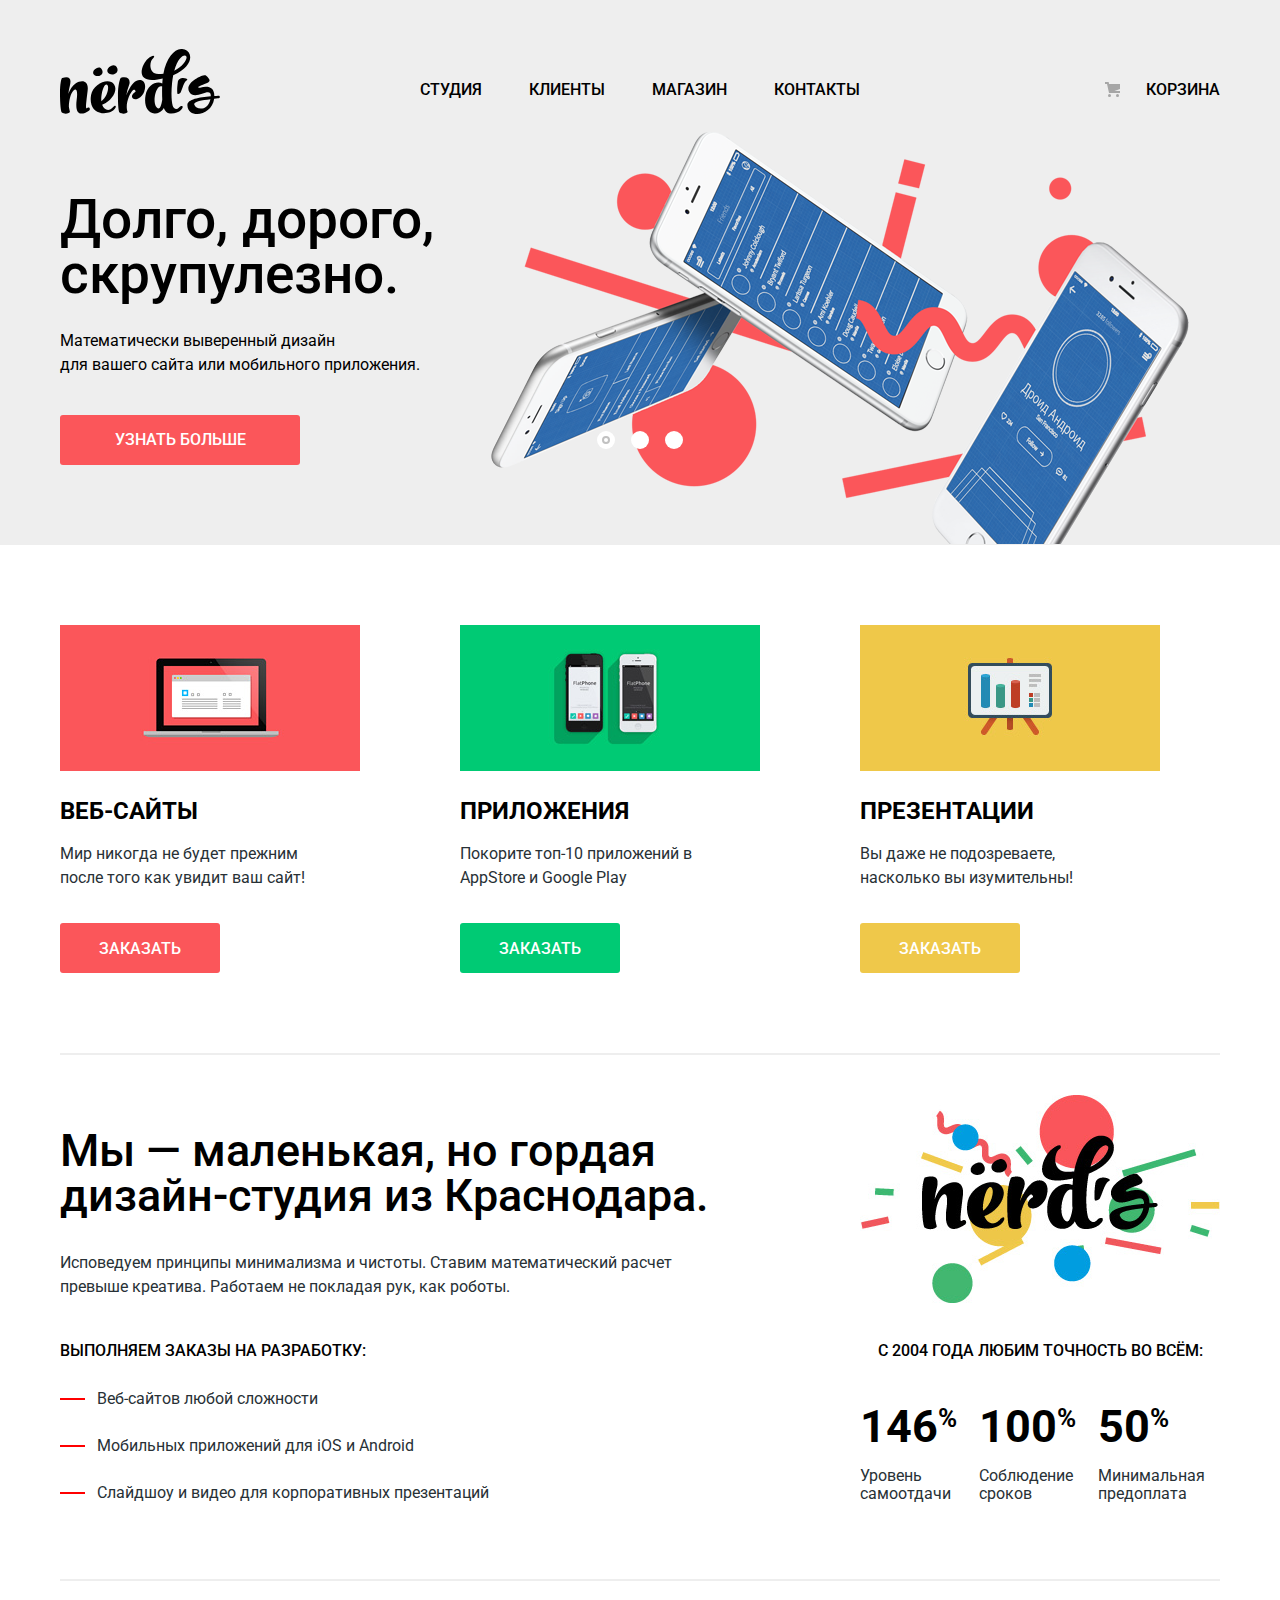
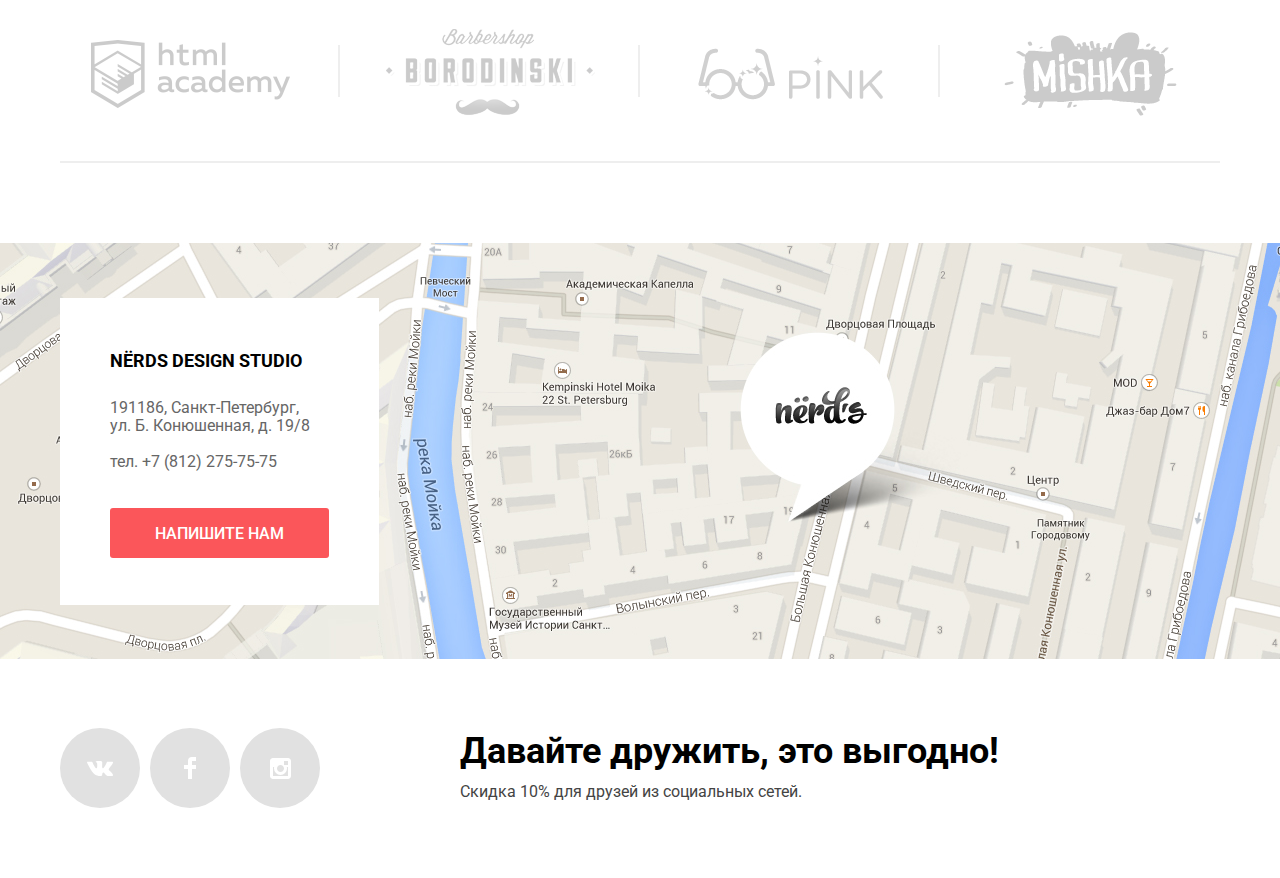
==== index.html @ 3047cbfd "Изменил стилизацию верстки блока клиентов" ====
<!DOCTYPE html>
<html lang="ru">
  <head>
    <meta charset="utf-8">
    <title>HTML Academy: Нёрдс</title>
    <link href="https://fonts.googleapis.com/css?family=Roboto:300,300i,400,400i,500,500i,700,700i,900,900i&display=swap&subset=cyrillic" rel="stylesheet">
    <link rel="stylesheet" href="css/normalize.css">
    <link rel="stylesheet" href="css/styles.css">
  </head>
  <body>
    <header class="main-header">
      <div class="container-wrapper">
      <nav class="main-nav">
        <a class="main-logo" href="#"><img src="img/nerds-logo.svg" width="160" height="65" alt="Логотип Нёрдс"></a>  
        <ul class="site-nav">
          <li><a href="studio.html">Студия</a></li>
          <li><a href="clients.html">Клиенты</a></li>
          <li><a href="catalog.html">Магазин</a></li>
          <li><a href="contacts.html">Контакты</a></li>
        </ul>
          <a href="cart.html" class="order-cart">Корзина</a>
      </nav>      
      </div>
    </header>
    <main class="container">
      <section class="slider">
        <div class="container-wrapper">
          <h2 class="visually-hidden">Преимущества</h2>
          <div class="slider-controls">
            <i class="active"></i>
            <i></i>
            <i></i>
          </div>
        <ul class="slider-list">
          <li class="slider-item">
            <h3>Долго, дорого, скрупулезно.</h3>
            <p>Математически выверенный дизайн для&nbsp;вашего&nbsp;сайта&nbsp;или мобильного приложения.</p>
            <a class="slider-item-button" href="#">Узнать больше</a>
          </li>
          <li class="slider-item">
            <h3>Любим математику как никто другой</h3>
            <p>Никакого креатива, только математические формулы для расчета идеальных пропорций.</p>
            <a class="slider-item-button" href="#">Узнать больше</a>
          </li>
          <li class="slider-item">
            <h3>Только ночь, только хардкор</h3>
            <p>Работать днем, как все? Мы против этого. Ближе к полуночи работа только начинается.</p>
            <a class="slider-item-button" href="#">Узнать больше</a>
          </li>
        </ul>
        </div>
      </section>
      <div class="container-wrapper">
        <section class="cases">
          <h2 class="visually-hidden">Наши услуги</h2>
          <ul class="case-items">
            <li class="item-sites">
              <h3>Веб-сайты</h3>
              <p>Мир никогда не будет прежним после того как увидит ваш сайт!</p>
              <a href="order-sites.html">Заказать</a>
            </li>  
            <li class="item-apps">
              <h3>Приложения</h3>
              <p>Покорите топ-10 приложений в AppStore и Google Play</p>
              <a href="order-apps.html">Заказать</a>
            </li>  
            <li class="item-pres">
              <h3>Презентации</h3>
              <p>Вы даже не подозреваете, насколько вы изумительны!</p>
              <a href="order-presentations.html">Заказать</a>
            </li>  
          </ul>  
        </section>
      </div>
      <div class="container-wrapper">
        <section class="about">
          <h2 class="visually-hidden">О нас</h2>
          <div class="about-us">
            <span class="about-header">Мы — маленькая, но гордая дизайн-студия из Краснодара. </span>
            <p>Исповедуем принципы минимализма и чистоты. Ставим математический расчет превыше креатива. Работаем не покладая
              рук, как роботы.</p>
            <span class="orders-header-list">Выполняем заказы на разработку:</span>
            <ul class="orders-list">
              <li>Веб-сайтов любой сложности</li>
              <li> Мобильных приложений для iOS и Android</li>
              <li>Слайдшоу и видео для корпоративных презентаций</li>
            </ul>
          </div>
          <div class="about-stats">
            <p class="about-logo">
              <img src="img/nerds-big-logo.png" alt="Логотип дизайн-студии nёrd's" width="360" height="208">
            </p>
            <span>С 2004 года любим точность во всём:</span>
            <dl>
              <div class="percent-case">
                <dt>Уровень самоотдачи</dt>
                <dd>146<sup>%</sup></dd>
              </div>
              <div class="percent-case">
                <dt>Соблюдение сроков</dt>
                <dd>100<sup>%</sup></dd>
              </div>
              <div class="percent-case">
                <dt>Минимальная предоплата</dt>
                <dd>50<sup>%</sup></dd>
              </div>
            </dl>
          </div>
        </section>
        </div>
        <div class="container-wrapper">
          <section class="main-clients">
          <ul class="our-clients">
            <li class="clients-item">
              <a class="clients-link" href="https://htmlacademy.ru/intensive/htmlcss"><img src="img/logo-htmlacademy.png" alt="Сайт HTMLAcademy" width="199" height="68"></a>
            </li>
            <li class="clients-item">
              <a class="clients-link" href="#"><img src="img/logo-borodinsky.png" alt="Сайт Барбершопа &laquo;Borodinski&raquo;"
                  width="209" height="90"></a>
            </li>
            <li class="clients-item">
              <a class="clients-link" href="#"><img src="img/logo-pink.png" alt="Сайт PiNK" width="185" height="52"></a>
            </li>
            <li class="clients-item">
              <a class="clients-link" href="#"><img src="img/logo-mishka.png" alt="Сайт MiSHKA" width="173" height="84"></a>
            </li>
          </ul>
        </section>
      </div>
      <section class="map">
        <h2 class="visually-hidden">Как нас найти?</h2>
        <div class="container-wrapper">
          <section class="feedback">
            <h3>NЁRDS DESIGN STUDIO</h3>
            <address class="address">191186, Санкт-Петербург,
              ул.&nbsp;Б. Конюшенная, д. 19/8
            
              <a class="tel" href="tel:+78122757575">тел. +7 (812) 275-75-75</a>
            </address>
            <a class="feedback-button" href="#">Напишите нам</a>
          </section>
        </div>
      </section>
    </main>
    <footer class="main-footer">
      <div class="container">
        <ul class="social-btns">
          <li>
            <a href="#" class="social-button">
              <span class="visually-hidden">ВКонтакте</span>
              <svg xmlns="http://www.w3.org/2000/svg" width="26" height="15" viewBox="0 0 26 15"><path fill="#FFF" d="M16.138 11.51c.956-.309 2.18 2.04 3.483 2.939.978.681 1.727.534 1.727.534l3.473-.05s1.815-.112.957-1.554c-.071-.12-.503-1.069-2.585-3.022-2.177-2.043-1.882-1.712.739-5.244 1.597-2.153 2.236-3.468 2.036-4.028-.192-.539-1.365-.399-1.365-.399L20.69.713c-.381.001-.704.119-.851.515-.003.004-.621 1.666-1.445 3.079-1.741 2.989-2.436 3.148-2.724 2.961-.661-.433-.494-1.737-.494-2.664 0-2.897.432-4.105-.846-4.417-.427-.104-.739-.172-1.828-.182-1.392-.021-2.574 0-3.244.329-.445.223-.786.712-.579.74.26.035.843.16 1.155.586.401.552.389 1.789.389 1.789s.229 3.411-.54 3.834c-.528.29-1.25-.302-2.803-3.016-.793-1.388-1.392-2.922-1.392-2.922s-.116-.285-.326-.441c-.25-.185-.6-.244-.6-.244L.848.684S.29.7.085.946c-.182.218-.015.668-.015.668s2.909 6.881 6.203 10.347c3.02 3.182 6.452 2.971 6.452 2.971h1.555s.469-.054.709-.312c.224-.24.214-.691.214-.691s-.031-2.109.935-2.419z"/></svg>
            </a>
          </li>
          <li>
            <a href="#" class="social-button">
              <span class="visually-hidden">Фейсбук</span>
              <svg xmlns="http://www.w3.org/2000/svg" width="12" height="22" viewBox="0 0 12 22"><path fill="#FFF" d="M12 4V0H8a4 4 0 0 0-4 4v4H0v4h4v10h4V12h4V8H8V4h4z"/></svg>
            </a>
          </li>
          <li>
            <a href="#" class="social-button">
              <span class="visually-hidden">Инстаграм</span>
              <svg xmlns="http://www.w3.org/2000/svg" width="21" height="21" viewBox="0 0 21 21"><path fill="#FFF" d="M18 0H3C1.35 0 0 1.35 0 3v15c0 1.65 1.35 3 3 3h15c1.65 0 3-1.35 3-3V3c0-1.65-1.35-3-3-3zm-7.5 7c1.93 0 3.5 1.57 3.5 3.5S12.43 14 10.5 14 7 12.43 7 10.5 8.57 7 10.5 7zM18 18H3V9h1.181A6.504 6.504 0 0 0 4 10.5a6.5 6.5 0 1 0 13 0 6.45 6.45 0 0 0-.181-1.5H18v9zm0-11h-4V3h4v4z"/></svg>
            </a>
          </li>
        </ul>
        <div class="footer-sale">
          <b>Давайте дружить, это выгодно!</b>
          <p>Скидка 10% для друзей из социальных сетей.</p>
        </div>
      </div>
    </footer>
    <section class="modal modal-write visually-hidden">
      <h2>Напишите нам</h2>
      <form class="submit-form" action="https://echo.htmlacademy.ru" method="post">
        <p class="form-item">
          <label for="user-name">
            Ваше имя:
          </label>
          <input type="text" id="user-name" name="name" placeholder="Имя Фамилия">
        </p>
        <p class="form-item">
          <label for="user-email">
            Ваш e-mail:
          </label>
          <input type="text" id="user-email" name="email" placeholder="email@example.com">
        </p>
        <p class="form-item usertext">
          <label for="user-text">
            Текст письма:
          </label>
          <textarea id="user-text" name="text" placeholder="В свободной форме"></textarea>
        </p>
        <button class="send-button" type="submit">Отправить</button>
      </form>
      <button class="modal-close" type="button">Закрыть</button>
    </section>
    <script src="js/script.js"></script>
  </body>
</html>
---- css/styles.css ----
body {
  margin: 0;
  padding: 0;
  min-width: 1200px;
  
  font-family: "Roboto", Arial, sans-serif;
  font-size: 16px;
  line-height: 30px;
  font-weight: 500;
  color: #000000;

  background-color: #ffffff;
}

a {
  text-decoration: none;
}

img {
  max-width: 100%;
  height: auto;
}

.container h1 {
  margin: 0;
  padding: 0;
  text-align: center;
  font-style: normal;
  font-weight: 500;
  font-size: 55px;
  line-height: 55px;
  padding-top: 61px;
  padding-bottom: 107px;
  background-color: #eeeeee;
}

.visually-hidden:not(:focus):not(:active),
input[type="checkbox"].visually-hidden,
input[type="radio"].visually-hidden {
  position: absolute;

  width: 1px;
  height: 1px;
  margin: -1px;
  border: 0;
  padding: 0;

  white-space: nowrap;

  clip-path: inset(100%);
  clip: rect(0 0 0 0);
  overflow: hidden;
}

.main-header {
  background-color: #eeeeee;
}

.container-wrapper {
  width: 1160px;
  margin: 0 auto;
  padding: 0 20px;
}

.main-logo img {
  display: block;
  margin: 0;
  padding: 0;
}

.main-nav {
  display: flex;
  justify-content: space-between;
  padding: 0 0;
  font-size: 16px;
  line-height: 30px;
  color: #000000;
  padding-top: 49px;
  background-color: #eeeeee;
  padding-bottom: 18px;
}


.site-nav {
  display: flex;
  flex-wrap: wrap;
  width: 440px;
  justify-content: space-between;
  padding: 0;
  list-style: none;
  margin: 0;
  margin-top:14px;
}

.site-nav a,
.order-cart {
  text-transform: uppercase;
  display: block;
  color: #000000;
  padding: 12px 0px;
  padding-bottom: 4px;
}

.site-nav a.current {
  border-bottom: 2px solid #fb565a;
}

.order-cart {
  box-sizing: border-box;
  width: 160px;
  margin-top:14px;
  padding-left: 86px;

  background: url("../img/cart-icon.svg") no-repeat 45px 19px;
}

.site-nav a:hover,
.order-cart:hover,
.site-nav a:focus,
.order-cart:focus  {
  color: #fb565a;
}

.site-nav a:active,
.order-cart:active {
  color: rgba(0, 0, 0, 0.3);
}

.main-logo:hover {
  opacity: 0.8;
}

.main-logo:active {
  opacity: 0.3;
}

.slider {
  position: relative;
  background-color: #eeeeee;
}

.slider-controls {
  position: absolute;
  left: 50%;
  bottom: 104px; 
  z-index: 100;

  width: 160px;
  height: 18px;

  text-align: center;
  font-size: 0;
  transform: translateX(-50%);
}

.slider-controls i {
  position: relative;

  display: inline-block;
  width: 18px;
  height: 18px;
  padding: 8px;

  border-radius: 50%;
  cursor: pointer;
}

.slider-controls i:after {
  content: "";

  position: absolute;
  top: 8px;
  left: 8px;
  z-index: 1;

  width: 18px;
  height: 18px;

  background: #ffffff;
  border-radius: 50%;
}

.slider-controls .active::before {
  content: "";

  position: absolute;
  left: 50%;
  top: 50%;

  z-index: 2;

  width: 4px;
  height: 4px;
  margin: -4px;

  background-color: #ffffff;
  border: 2px solid #c1c1c1;
  border-radius: 50%;
}

.slider-list {
  margin: 0;
  padding: 0;
  list-style: none;
}

.slider-item {
  display: none;

  padding: 60px 0 80px 0;
}

.slider-item:nth-child(1) {
  display: block;
}

.slider-item:nth-child(1) {
  background-image: url("../img/slide1.png");
  background-repeat: no-repeat;
  background-position: 397px -19px;
}

.slider-item:nth-child(2) {
  background-image: url("../img/slide2.png");
  background-repeat: no-repeat;
  background-position: 100% 0px;
}

.slider-item:nth-child(3) {
  background-image: url("../img/slide3.png");
  background-repeat: no-repeat;
  background-position: 100% 20px;
}

.slider-item h3 {
  display: block;

  max-width: 600px;
  margin: 0;
  padding: 0;
  margin-bottom: 27px;

  font-size: 55px;
  line-height: 55px;
  font-weight: 500;

  color: #000000;

}

.slider-item p {
  max-width: 430px;
  margin: 0;
  margin-bottom: 38px;

  line-height: 24px;
  font-weight: normal; 
}

.slider-item-button {
  display: block;
  box-sizing: border-box;
  width: 240px;
  height: 50px;
  padding: 16px 0;

  font-size: 16px;
  line-height: 18px;
  font-weight: 500;
  text-transform: uppercase;
  text-decoration: none;
  text-align: center;

  color: #ffffff;
  background-color: #fb565a;
  border-radius: 3px;
  border: none;
}

.slider-item-button:hover,
.slide-item-button:focus {
  background-color: #e74246;
}

.slider-item-button:active {
  color: rgba(255, 255, 255, 0.3);

  background-color: #d7373b;
  box-shadow: 0 3px rgba(0, 0, 0, 0.1) inset;
}

.cases {
  padding: 0 0;
  margin-top: 80px;
}

.case-items {
  display: flex;
  justify-content: flex-start;
  margin: 0;
  padding: 0;
  padding-bottom: 80px;
  list-style: none;
}

.item-sites {
  width: 300px;
  padding-top: 171px;

  background: url("../img/illustration-1.jpeg") no-repeat 0 0;
}

.item-apps {
  width: 300px;
  padding-top: 171px;
  margin-left: 100px;
  background: url("../img/illustration-2.jpeg") no-repeat 0 0;
}

.item-pres {
  width: 300px;
  padding-top: 171px;
  margin-left: 100px;
  background: url("../img/illustration-3.jpeg") no-repeat 0 0;
}

.case-items li h3 {
  margin: 0;

  text-transform: uppercase;
  font-weight: bold;
  font-size: 24px;
}

.case-items li p {
  width: 260px;

  font-style: normal;
  font-weight: 400;
  font-display: swap;
  line-height: 24px;
  margin-bottom: 33px;
  margin-top: 13px;
  padding-top: 3px;
  color: #283136;
}

.case-items a {
  position: relative;
  z-index: 1;
  display: inline-block;
  box-sizing: border-box;
  width: 160px;
  height: 50px;
  text-align: center;
  padding-top: 17px;
  padding-bottom: 19px;
  border-radius: 3px;

  text-transform: uppercase;
  font-size: 16px;
  font-weight: 500;
  font-style: normal;
  line-height: 18px;
  
  color: #ffffff;
  background-color: #fb565a;
}

.item-apps a{
  background-color: #00ca74;
}

.item-pres a {
  background-color: #efc84a;
}

.case-items a:hover {
  background-color: #e74246;
}

.case-items a:active {
  background-color: #c13135;
  color: rgba(255, 255, 255, 0.3);
}

.case-items a:active::after {
  content: "";
  position: absolute;
  z-index: -1;
  top: 3px;
  left: 0;
  width: 160px;
  height: 47px;
  
  background-color: #d7373b;
  border-radius: 3px;
}

.item-apps a:hover{
  background-color: #00bc6c;
}

.item-apps a:active{
  background-color: #009958;
  color: rgba(255, 255, 255, 0.3);
}

.item-apps a:active:after{
  background-color: #00aa62;
}

.item-pres a:hover {
  background-color: #eab534;
}

.item-pres a:active {
  background-color: #ce961f;
  color: rgba(255, 255, 255, 0.3);
}

.item-pres a:active:after {
  background-color: #e5a722;
}

.about {
  box-sizing: border-box;
  display: flex;
  flex-wrap: wrap;
  padding: 0;
  flex-direction: row;
  justify-content: space-between;
  padding-top: 40px;
  border-top: 2px solid #eeeeee;
  margin-bottom: 51px;
}

.about-us {
  max-width: 660px;
  margin-top: 33px;
}

.about-header {
  display: block;
  font-size: 45px;
  line-height: 45px;
  font-weight: 500;
}

.about-us p {
  font-size: 16px;
  line-height: 24px;
  font-weight: normal;
  color: #283136;

  margin: 0;
  padding-top: 33px;
}

.orders-header-list {
  display: block; 
  text-transform: uppercase;
  font-size: 16px;
  line-height: 24px;
  padding-top: 40px;
}

.orders-list {
  list-style: none;
  font-size: 16px;
  line-height: 24px;
  color: #283136;
  font-weight: normal;
  padding: 0;
  padding-left: 37px;
  margin: 0;
  margin-top: 24px;
}


.orders-list li {
  position: relative;
  margin-bottom: 23px;
}

.orders-list li::before {
  content: "";
  position: absolute;
  width: 25px;
  height: 2px;
  top: 11px;
  left: 0;
  background-color: red;
  margin-left: -37px;

}

.about-stats {
  max-width: 360px;
}

.about-logo {
  margin: 0;
  padding: 0;
}

.about-logo img {
  display: block;
  margin: 0;
  padding: 0;
}

.about-stats span {
  display: block;
  text-transform: uppercase;
  font-size: 16px;
  line-height: 24px;
  margin-top: 36px;

  text-align: center;
}

.about-stats dl {
  display: flex;
  margin: 0;
  margin-top: 41px;
}

.percent-case {
  display: flex;
  flex-direction: column;
}

.percent-case dt {
  order: 2;

  font-size: 16px;
  line-height: 18px;

  color: #283136;
  font-weight: normal;
}

.percent-case dd {
  order: 1;
  padding: 0;
  margin: 0;
  margin-bottom: 18px;
  margin-right: 22px;

  font-size: 45px;
  line-height: 45px;
  font-weight: bold;
}

.percent-case sup {
  top: -15px;
  font-size: 58%;
}

.our-clients {
  min-height: 180px;
  display: flex;
  flex-wrap: wrap;
  margin: 0;
  padding-left: 0;
  margin-top: 51px;
  margin-bottom: 80px;

  list-style: none;
  border-bottom: 2px solid #eeeeee;
  border-top: 2px solid #eeeeee;
}

.clients-item {
  position: relative;
  box-sizing: border-box;
  width: 280px;
  min-height: inherit;
  display: flex;
  align-items: center;
  justify-content: center;
  padding-right: 20px;
  margin-right: 20px;
} 

.clients-item:nth-of-type(4n) {
  width: 260px;
  padding-right: 0;
  margin-right: 0;
}


.our-clients li::after {
  content: "";
  
  position: absolute;
  top: 50%;
  right: 0;
  
  width: 2px;
  height: 52px;
  margin-top: -26px;

  background-color: #eeeeee;
}

.our-clients li:last-of-type::after {
  content: none;
}

.clients-item a {
  opacity: 0.2;
  padding-top: 6px;
}

.clients-item a:hover,
.clients-item a:focus {
  opacity: 1;
}

.clients-item a:active {
  opacity: 0.1;
}

.clients-link img {
  vertical-align: middle;
}

.map {
  width: 100%;
  height: 416px;
  background: url("../img/map.jpg") no-repeat 50% -152px;
}

.map .container-wrapper {
  display: flex;
  height: 100%;
  justify-content: flex-start;
  align-items: center;
}

.feedback {
  box-sizing: border-box;
  width: 319px;
  padding: 0 50px;
  padding-top: 48px;
  background-color: white;
}

.feedback h3 {
  margin: 0;
  padding: 0;
  font-size: 18px;
  line-height: 30px;
  font-weight: bold;
}

.feedback p {
  max-width: 209px;


  font-size: 16px;
  line-height: 18px;
  font-weight: normal;

  color: #666666;
}

.address {
  display: block;
  margin: 23px 0;
  margin-bottom: 37px;

  font-size: 16px;
  line-height: 18px;
  font-style: normal;
  font-weight: 400;

  color: rgb(102, 102, 102);
}

.address .tel {
  display: block;
  margin-top: 18px;

  color: rgb(102, 102, 102);
}

.feedback-button {
  display: block;
  position: relative;
  z-index: 1;
  display: inline-block;
  box-sizing: border-box;
  width: 219px;
  height: 50px;
  text-align: center;
  padding-top: 17px;
  padding-bottom: 18px;
  border-radius: 3px;
  border: none;
  text-transform: uppercase;
  font-size: 16px;
  font-weight: 500;
  line-height: 18px;
  
  cursor: pointer;
  outline: none;
  color: #ffffff;
  background-color: #fb565a;

  margin-bottom: 47px;
}

.feedback-button:hover,
.feedback-button:focus {
  background-color: #e74246;
}

.feedback-button:active {
  background-color: #c13135;
  color: rgba(255, 255, 255, 0.3);
}

.feedback-button:active::after {
  content: "";
  position: absolute;
  z-index: -1;
  top: 3px;
  left: 0;
  width: 219px;
  height: 47px;
  
  background-color: #d7373b;
  border-radius: 3px;
}

.catalog-columns {
  display: flex;
  justify-content: space-between;
  margin: 0 auto;
  margin-top: 60px;
  padding: 0 20px;
  width: 1160px;
}

.filter fieldset {
  border: none;
  margin: 0;
  padding: 0;
  margin-bottom: 42px;
}

.range {
  width: 260px;
  margin-top: 56px;
}

.filter fieldset:first-child {
  margin-bottom: 53px;
}

.range-controls {
  position: relative;

  height: 41px;
  margin-bottom: 15px;
  padding-top: 39px;
  padding-right: 20px;
  padding-left: 20px;

  background-color: #f1f1f1;

  border-radius: 5px;
}

.range-controls .scale {
  height: 2px;

  background: #d7dcde;
}

.bar {
  margin-left: 20%; 
  width: 70%
}

.range-controls .bar {
  width: 30%;
  height: 2px;

  background: #00ca74;
}

.range-controls .toggle {
  position: absolute;
  top: 31px;
  left: 0;

  width: 4px;
  height: 4px;
  padding: 0;

  border: 8px solid #ffffff;
  background-color: #ababab;
  box-shadow: 0 2px 1px 0 #cfcfcf;

  border-radius: 50%;
  cursor: pointer;
}

.range-controls .toggle-min {
  left: 50px;
}

.range-controls .toggle-max {
  left: 110px;
}

.price-controls {
  font-size: 0;
}

.price-controls label {
  display: inline-block;
  width: 50%;

  font-size: 16px;
  text-transform: uppercase;
}

.price-controls input {
  width: 60px;
  padding: 8px 10px;
  margin-left: 10px;
  
  font-family: Roboto, Arial, sans-serif;
  font-size: 16px;
  text-align: center;
  color: #283136;
  
  border: none;
  border-radius: 5px;
  background: #f1f1f1;
}

.max-price {
  text-align: right;
}


.filter legend {
  margin-bottom: 16px;

  font-weight: bold;
  font-size: 18px;
  line-height: 30px;
  text-transform: uppercase;
}

.filter-range legend {
  line-height: 18px;
  margin: 0;
  padding: 0;
}

.filter ul {
  padding: 0;
  margin: 0;

  list-style: none;
  line-height: 20px;

  font-size: 16px;
  font-weight: normal;

  color: #283136;
}

.filter-option {
  margin-bottom: 17px;
  padding-left: 36px;
}

 .filter-grid .filter-option:last-child {
   margin-bottom: 0;
 }

 .filter-feature .filter-option:last-child {
  margin-bottom: 0;
 }

 .filter-option label {
   position: relative;
   padding-bottom: 3px;

   display: block;

   cursor: pointer;
   user-select: none;
 }

 .filter-input-radio + label::before {
   content: "";
   position: absolute;

   left: -35px;
   top: -3px;
   width: 25px;
   height: 25px;
   background: url("../img/radio-off.svg") 0 0 no-repeat;

   opacity: 0.4;
 }

 .filter-input-radio + label:hover::before {
  opacity: 1;
}

 .filter-input-radio:checked + label::before {
  content: "";
  position: absolute;

  left: -35px;
  top: -3px;
  width: 25px;
  height: 25px;
  background: none;
  background: url("../img/radio-on.svg") 0 0 no-repeat;

  opacity: 0.4;
 }


 .filter-input-radio:checked + label:hover::before {
   opacity: 1;
 } 

 .filter-input-checkbox + label::before {
  content: "";
  position: absolute;

  left: -35px;
  top: -3px;
  width: 23px;
  height: 23px;
  background: url("../img/checkbox-off.svg") 0 0 no-repeat;

  opacity: 0.4;
}

.filter-input-checkbox + label:hover::before {
 opacity: 1;
}

.filter-input-checkbox:checked + label::before {
 content: "";
 position: absolute;

 left: -35px;
 top: -3px;
 width: 23px;
 height: 23px;
 background: none;
 background: url("../img/checkbox-on.svg") 0 0 no-repeat;

 opacity: 0.4;
}


.filter-input-checkbox:checked + label:hover::before,
.filter-input-checkbox:checked + label:focus::before {
  opacity: 1;
} 

.filter-input:disabled + label {
  opacity: 0.1;
}


.filter .button {
  position: relative;
  z-index: 1;
  width: 260px;
  height: 50px;
  text-align: center;
  vertical-align: middle;
  border-radius: 3px;
  border: none;

  font: inherit;
  text-transform: uppercase;
  font-style: normal;
  font-weight: 500;
  font-size: 16px;
  line-height: 18px;

  background-color: #eeeeee;
  color: #000000;
  outline: none;

  cursor: pointer;
}

.filter .button:hover,
.filter .button:focus {
  background-color: #dfdfdf;

  outline: none;
}

.filter .button:active::before {
  content: "";
  position: absolute;
  z-index: -1;
  top: 3px;
  left: 0;
  width: 260px;
  height: 47px;
  
  background-color: #d5d5d5;
  border-radius: 3px;

  outline: none;
}

.filter .button:active {
  background-color: #bfbfbf;
  color: rgba(0,0,0,0.3); 
}

.sort {
  display: flex;
  justify-content: space-between;
  align-items: center;
  margin-bottom: 56px;
}

.sort span {
  font-size: 18px;
  line-height: 18px;
  font-weight: bold;

  text-transform: uppercase;
}

.sort-type {
  display: flex;
  justify-content: space-between;
  align-items: center;
  width: 360px;
}

.sort-buttons {
  display: flex;
  justify-content: space-between;
  width: 270px;
}

.sort-button {
  display: block;
  margin: 0;
  padding: 0;

  height: 16px;
  background: none;
  border: none;

  font-size: 14px;
  line-height: 18px;
  font-weight: normal;
  text-transform: uppercase;
  color: #000000;

  cursor: pointer;
  outline: none;

  opacity: 0.3;
}

.sort-button.enabled,
.sort-button.enabled:hover,
.sort-button.enabled:focus,
.sort-button.enabled:active {
  opacity: 1;
}

.sort-button:hover,
.sort-button:focus {
  opacity: 0.6;
}

.sort-button:active {
  opacity: 1;
}

.sort-controls {
  display: flex;
  justify-content: space-between;
  align-items: center;

  width: 40px;
}

.dir-button {
  display: block;

  margin: 0;
  padding: 0;
  width: 11px;
  height: 10px;
  
  border: none;
  outline: none;

  font-size: 0;

  cursor: pointer;

  opacity: 0.2;
}

.dir-button.enabled,
.dir-button.enabled:hover,
.dir-button.enabled:focus,
.dir-button.enabled:active {
  opacity: 1;
}

.dir-button.down {
  background: url("../img/icon-down-dir.svg") no-repeat 0 0;
}

.dir-button.up {
  background: url("../img/icon-up-dir.svg") no-repeat 0 0;
}

.dir-button:hover,
.dir-button:focus {
  opacity: 0.6;
}

.dir-button:active {
  opacity: 1;
}

.catalog-list {
  display: flex;
  justify-content: space-between;
  width: 760px;
  margin: 0;
  padding: 0;
  flex-wrap: wrap;
  list-style: none;
}

.catalog-item {
  margin-bottom: 34px;
}

.item-case {
  position: relative;
  text-align: center;
  width: 358px;
  margin: 0;
}

.item-case svg,
.item-case img {
  display: block;
  margin: 0;
  padding: 0;
}

.item-case path {
  fill: #e9e9e9;
}

.item-case:hover path {
  fill: #4d4d4d;
}

.item-case:hover,
.item-case:focus {
  box-shadow: 0 6px 15px rgba(0, 1, 1, 0.25)
}

.item-case img {
  border: 1px solid #e9e9e9;
  border-top: none;
}

.item-descr {
  position: absolute;
  bottom: 0;

  box-sizing: border-box;
  display: none;
  padding-bottom: 44px;
  width: 360px;
  max-width: 360px;
  height: 230px;
  overflow: hidden;

  background-color: #eeeeee;
}

.item-case:hover .item-descr,
.item-case:focus .item-descr {
  display: block;
}

.item-descr h3 {
  text-transform: uppercase;
  font-size: 18px;
  line-height: 30px;
  margin: 0;
  margin-top: 29px;
}

.item-descr .item-link {
  color: #000000;
}

.item-descr .item-details {
  margin: 0;
  margin-top: 13px;
  margin-left: auto;
  margin-right: auto;
  max-width: 250px;

  word-wrap: break-word;
  font-size: 16px;
  line-height: 18px;
  font-style: normal;
  font-weight: 400;

  color: #666666;
}

.item-price {
  position: absolute;
  z-index: 1;
  display: inline-block;
  box-sizing: border-box;
  width: 200px;
  height: 50px;
  padding-top: 17px;
  padding-bottom: 19px;
  text-align: center;
  border-radius: 3px;
  bottom: 43px;
  left: 80px;

  text-transform: uppercase;
  font-size: 16px;
  font-weight: 500;
  font-style: normal;
  line-height: 18px;
  
  background-color: #fb565a;
  color: #ffffff;
}

.item-price:hover {
  background-color: #e74246;
}

.item-price:active {
  background-color: #c13135;
}

.item-price:active::after {
  content: "";
  position: absolute;
  z-index: -1;
  top: 3px;
  left: 0;
  width: 200px;
  height: 47px;
  
  background-color: #d7373b;
  border-radius: 3px;
}

.pagination-list {
  display: flex;
  flex-wrap: wrap;
  align-items: center;
  padding: 0;
  margin: 0;
  margin-bottom: 60px;

  list-style: none;
}

.pagination-item {
  margin-right: 11px;
  margin-top: 29px;
}

.pagination-item:last-child {
  margin-right: 0;
  min-width: 260px;
  text-align: center;
}

.pagination-item a {
  display: block;
  position: relative;
  z-index: 1;
  padding: 16px 21px;
  border-radius: 3px;

  line-height: 18px;
  
  color: black;
  text-decoration: none;
  text-transform: uppercase;
  background-color: #eeeeee;
}

.pagination-item a:hover {
  background-color: #dfdfdf;
}

.pagination-item a:active {
  background-color: #bfbfbf;
  color: rgba(0, 0, 0, 0.3)
}

.pagination-item a:active::before {
  content: "";
  position: absolute;
  z-index: -1;
  background-color: #d5d5d5;

  width: 100%;
  height: 47px;
  top: 3px;
  left: 0;

  border-radius: 3px;
}

.pagination-item-current a {
  background: none;
  border: 3px solid #eeeeee;
  padding: 13px 18px;
}

.pagination-item-current a:hover {
  background-color: white;
}

.pagination-item-current a:active {
  background-color: white;
}

.pagination-item-current a:active::before {
  content: "";
  width: 0;
  height: 0;
  background-color: white;
}

.main-footer {
  margin-top: 69px;
  margin-bottom: 70px;
}

.main-footer .container {
  display: flex;
  width: 1160px;
  padding: 0 20px;
  margin: 0 auto;
}

.social-btns {
  display: flex;
  margin: 0;
  padding: 0;
  width: 260px;
  list-style: none;
  justify-content: space-between;
}

.social-button {
  display: flex;
  justify-content: center;
  align-items: center;

  width: 80px;
  height: 80px;
  border-radius: 50%;

  background-color: #e1e1e1;
}

.social-button:hover {
  background-color: #e74246;
}

.social-button:active {
  background-color: #d7373b;
}

.social-button:active path {
  opacity: 0.3;
}

.footer-sale {
  width: 560px;
  margin-left: 140px;
  align-self: center;
}

.footer-sale b {
  font-weight: bold;
  font-size: 36px;
  line-height: 36px;
  padding: 0;
  margin: 0;
}

.footer-sale p {
  font-size: 16px;
  font-weight: normal;
  line-height: 22px;
  margin: 0;
  margin-top: 8px;
  padding: 0;
  color: #444444;
}

.modal {
  position: fixed;
  z-index: 200;

  color: #000000;
  background-color: #ffffff;
  box-shadow: 0 20px 40px rgba(0, 0, 0, 0.75);
}

.modal-write {
  box-sizing: border-box;
  bottom: 180px;
  left: 50%;

  width: 960px;
  margin-left: -480px;
  padding-left: 100px;
  padding-right: 100px;
  padding-top: 75px;
  padding-bottom: 85px;
}

.modal-write h2 {
  margin: 0;
  padding: 0;
  margin-bottom: 40px;

  font-size: 45px;
  line-height: 45px;
  font-weight: 500;
}

.submit-form {
  display: flex;
  flex-wrap: wrap;
  justify-content: space-between;
}

.form-item {
  width: 360px;
  margin: 0;
  margin-bottom: 35px;
}

.form-item label {
  display: block;
  margin-bottom: 5px;

  font-size: 16px;
  line-height: 18px;
  font-weight: bold;
}

.form-item input {
  box-sizing: border-box;
  width: 360px;
  border: solid 2px #d7dcde;
  border-radius: 2px;
  padding: 0;
  margin: 0;
  padding-left: 14px;
  padding-right: 14px;
  padding-top: 14px;
  padding-bottom: 14px;

  font-size: 16px;
  line-height: 18px;
  font-weight: normal;
  color: rgba(0, 0, 0, 0.5);
}

.form-item input::-webkit-input-placeholder,
.form-item textarea::-webkit-input-placeholder
  {
    color: rgba(0, 0, 0, 0.5); 
  }

.form-item.usertext {
  width: 760px;
}

.form-item textarea {
  box-sizing: border-box;
  width: 760px;
  height: 118px;
  border: solid 2px #d7dcde;
  border-radius: 2px;
  padding: 0;
  margin: 0;
  padding-left: 14px;
  padding-right: 14px;
  padding-top: 14px;
  padding-bottom: 14px;

  resize: none;
  
  line-height: 18px;

  color: rgba(0, 0, 0, 0.5);
}

.form-item input:hover,
.form-item textarea:hover {
  border-color: #b4b9bb;
}

.form-item input:focus,
.form-item textarea:focus {
  border-color: #000000;
  outline: none;
  color: #000000;
}

.form-item input:invalid,
.form-item textarea:invalid {
  border-color: #e74246;
  color: #fb565a;
}

.form-item input:focus::-webkit-input-placeholder,
.form-item textarea:focus::-webkit-input-placeholder
{
  color: rgba(0, 0, 0); 
}

.form-item input:invalid::-webkit-input-placeholder,
.form-item textarea:invalid::-webkit-input-placeholder
{
  color: #fb565a;
}

input.invalid-input::-webkit-input-placeholder,
textarea.invalid-input::-webkit-input-placeholder {
  border-color: #e74246;
  color: #fb565a;
}

input.invalid-input,
textarea.invalid-input {
  border-color: #e74246;
}

.send-button {
  display: block;
  width: 260px;
  height: 50px;
  padding: 13px 0;

  font-size: 16px;
  line-height: 18px;
  font-weight: 500;
  text-transform: uppercase;
  text-decoration: none;
  text-align: center;

  color: #ffffff;
  background-color: #fb565a;
  border-radius: 3px;
  border: none;

  cursor: pointer;
  outline: none;
}

.send-button:hover,
.send-button:focus {
  background-color: #e74246;
}

.send-button:active {
  color: rgba(255, 255, 255, 0.3);

  background-color: #d7373b;
  box-shadow: 0 3px rgba(0, 0, 0, 0.1) inset;
}

.modal-close {
  position: absolute;
  top: 78px;
  right: 90px;

  width: 22px;
  height: 22px;

  font-size: 0;

  background: url("../img/close-cross.svg") no-repeat 0 0;
  opacity: 0.3; 

  border: none;

  cursor: pointer;
  outline: none;
}

.modal-close:hover,
.modal-close:focus {
  opacity: 1;
}

.modal-close:active {
  opacity: 0.1;
}
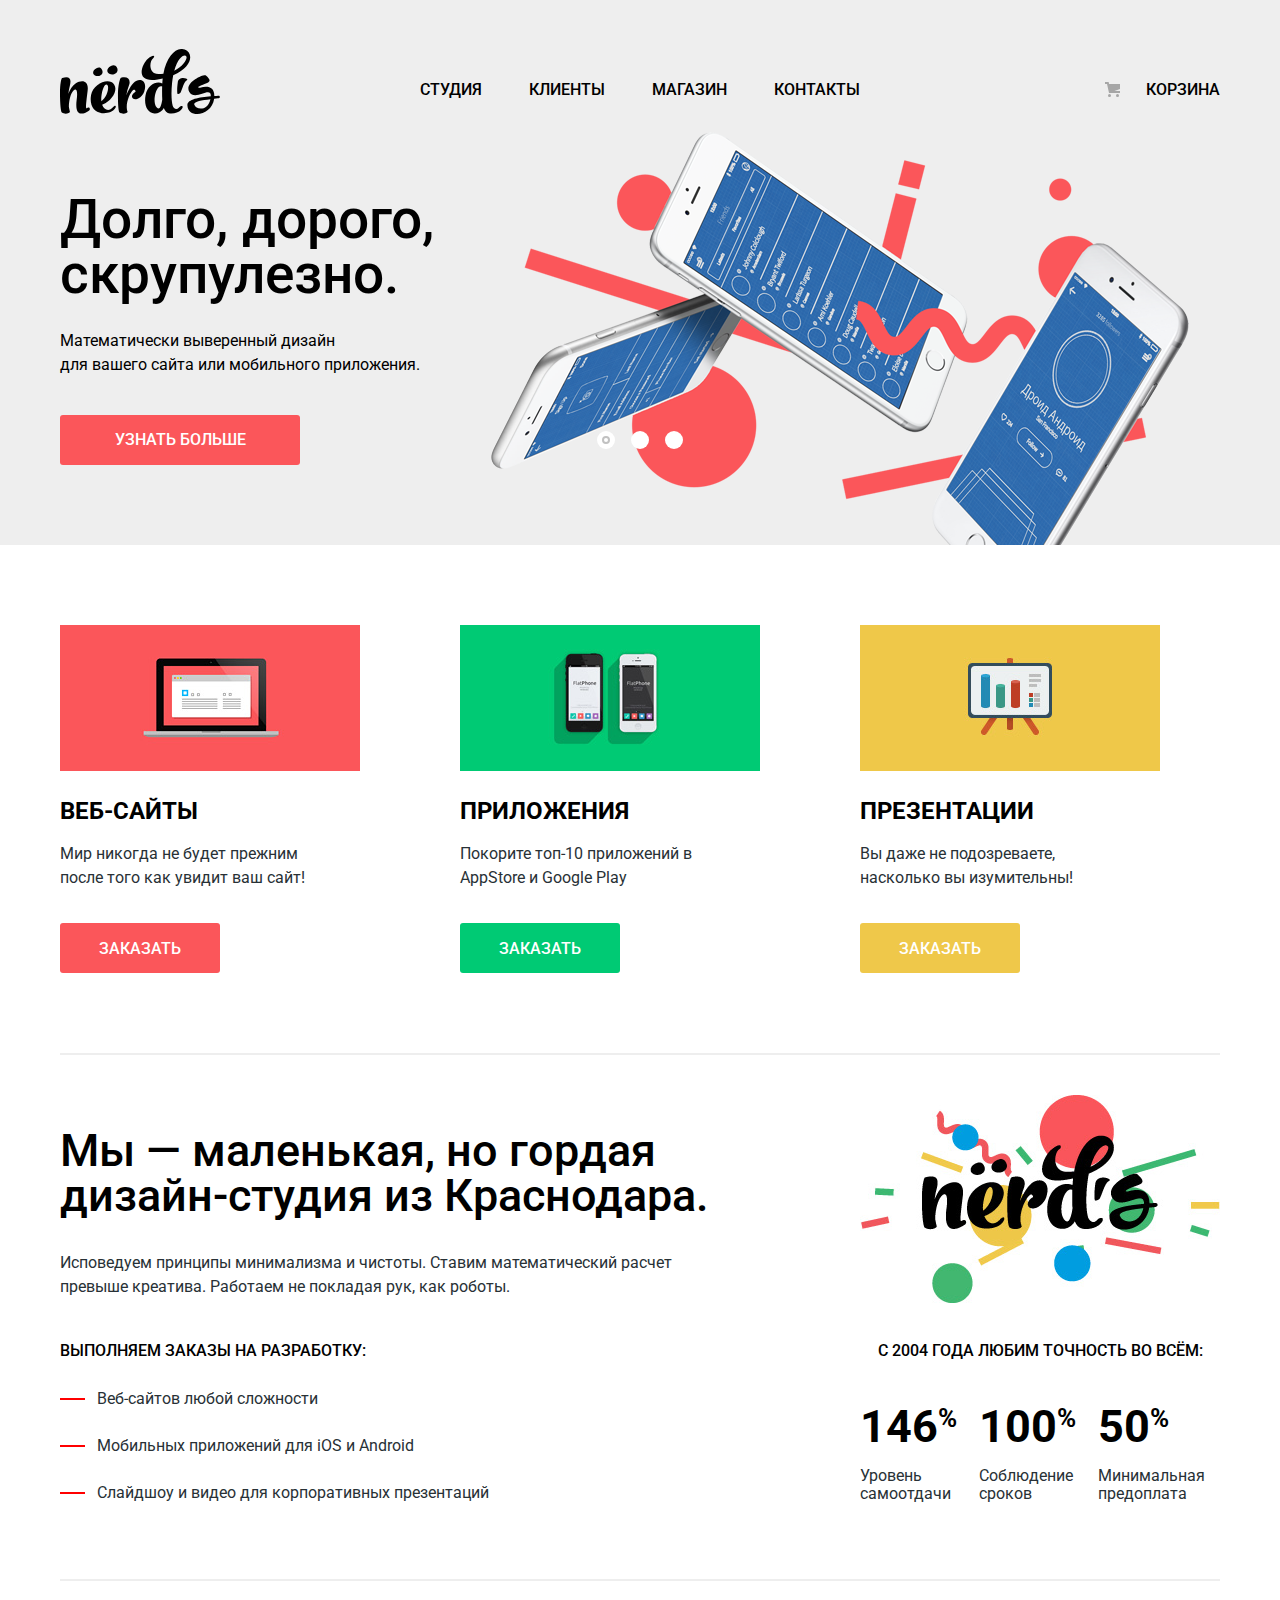
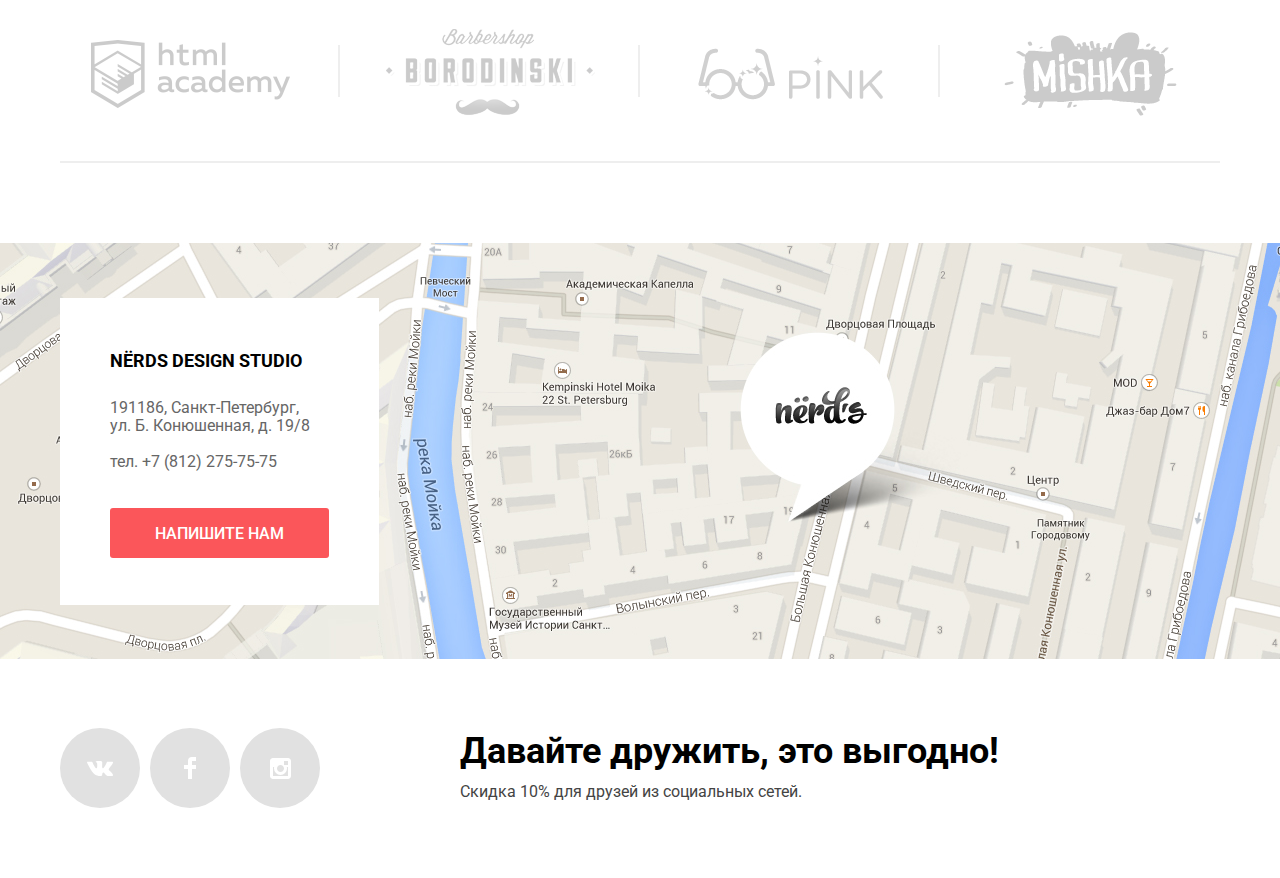
==== commit d455e49b: "Скорректированы отступы и изображения на слайдерах" ====
--- a/index.html
+++ b/index.html
@@ -43,8 +43,8 @@
             <a class="slider-item-button" href="#">Узнать больше</a>
           </li>
           <li class="slider-item">
-            <h3>Только ночь, только хардкор</h3>
-            <p>Работать днем, как все? Мы против этого. Ближе к полуночи работа только начинается.</p>
+            <h3>Только ночь, только&nbsp;хардкор</h3>
+            <p>Работать днем, как все? Мы против этого. Ближе&nbsp;к&nbsp;полуночи работа только начинается.</p>
             <a class="slider-item-button" href="#">Узнать больше</a>
           </li>
         </ul>
--- a/css/styles.css
+++ b/css/styles.css
@@ -29,7 +29,7 @@
   font-weight: 500;
   font-size: 55px;
   line-height: 55px;
-  padding-top: 61px;
+  padding-top: 79px;
   padding-bottom: 107px;
   background-color: #eeeeee;
 }
@@ -77,7 +77,7 @@
   color: #000000;
   padding-top: 49px;
   background-color: #eeeeee;
-  padding-bottom: 18px;
+  padding-bottom: 0;
 }
 
 
@@ -207,7 +207,7 @@
 .slider-item {
   display: none;
 
-  padding: 60px 0 80px 0;
+  padding: 78px 0 80px 0;
 }
 
 .slider-item:nth-child(1) {
@@ -217,19 +217,19 @@
 .slider-item:nth-child(1) {
   background-image: url("../img/slide1.png");
   background-repeat: no-repeat;
-  background-position: 397px -19px;
+  background-position: 397px 0;
 }
 
 .slider-item:nth-child(2) {
   background-image: url("../img/slide2.png");
   background-repeat: no-repeat;
-  background-position: 100% 0px;
+  background-position: 100% 0;
 }
 
 .slider-item:nth-child(3) {
   background-image: url("../img/slide3.png");
   background-repeat: no-repeat;
-  background-position: 100% 20px;
+  background-position: 100% 0;
 }
 
 .slider-item h3 {
@@ -424,19 +424,16 @@
 }
 
 .about {
-  box-sizing: border-box;
-  display: flex;
-  flex-wrap: wrap;
-  padding: 0;
-  flex-direction: row;
+  display: flex;
   justify-content: space-between;
+  padding: 0;
   padding-top: 40px;
   border-top: 2px solid #eeeeee;
   margin-bottom: 51px;
 }
 
 .about-us {
-  max-width: 660px;
+  width: 660px;
   margin-top: 33px;
 }
 
@@ -496,7 +493,7 @@
 }
 
 .about-stats {
-  max-width: 360px;
+  width: 360px;
 }
 
 .about-logo {
@@ -532,10 +529,12 @@
 }
 
 .percent-case dt {
+  display: block;
   order: 2;
 
   font-size: 16px;
   line-height: 18px;
+  word-wrap: break-word;
 
   color: #283136;
   font-weight: normal;
@@ -943,7 +942,7 @@
 
   left: -35px;
   top: -3px;
-  width: 23px;
+  width: 26px;
   height: 23px;
   background: url("../img/checkbox-off.svg") 0 0 no-repeat;
 
@@ -960,7 +959,7 @@
 
  left: -35px;
  top: -3px;
- width: 23px;
+ width: 26px;
  height: 23px;
  background: none;
  background: url("../img/checkbox-on.svg") 0 0 no-repeat;
@@ -984,6 +983,7 @@
   z-index: 1;
   width: 260px;
   height: 50px;
+  margin-top: 4px;
   text-align: center;
   vertical-align: middle;
   border-radius: 3px;
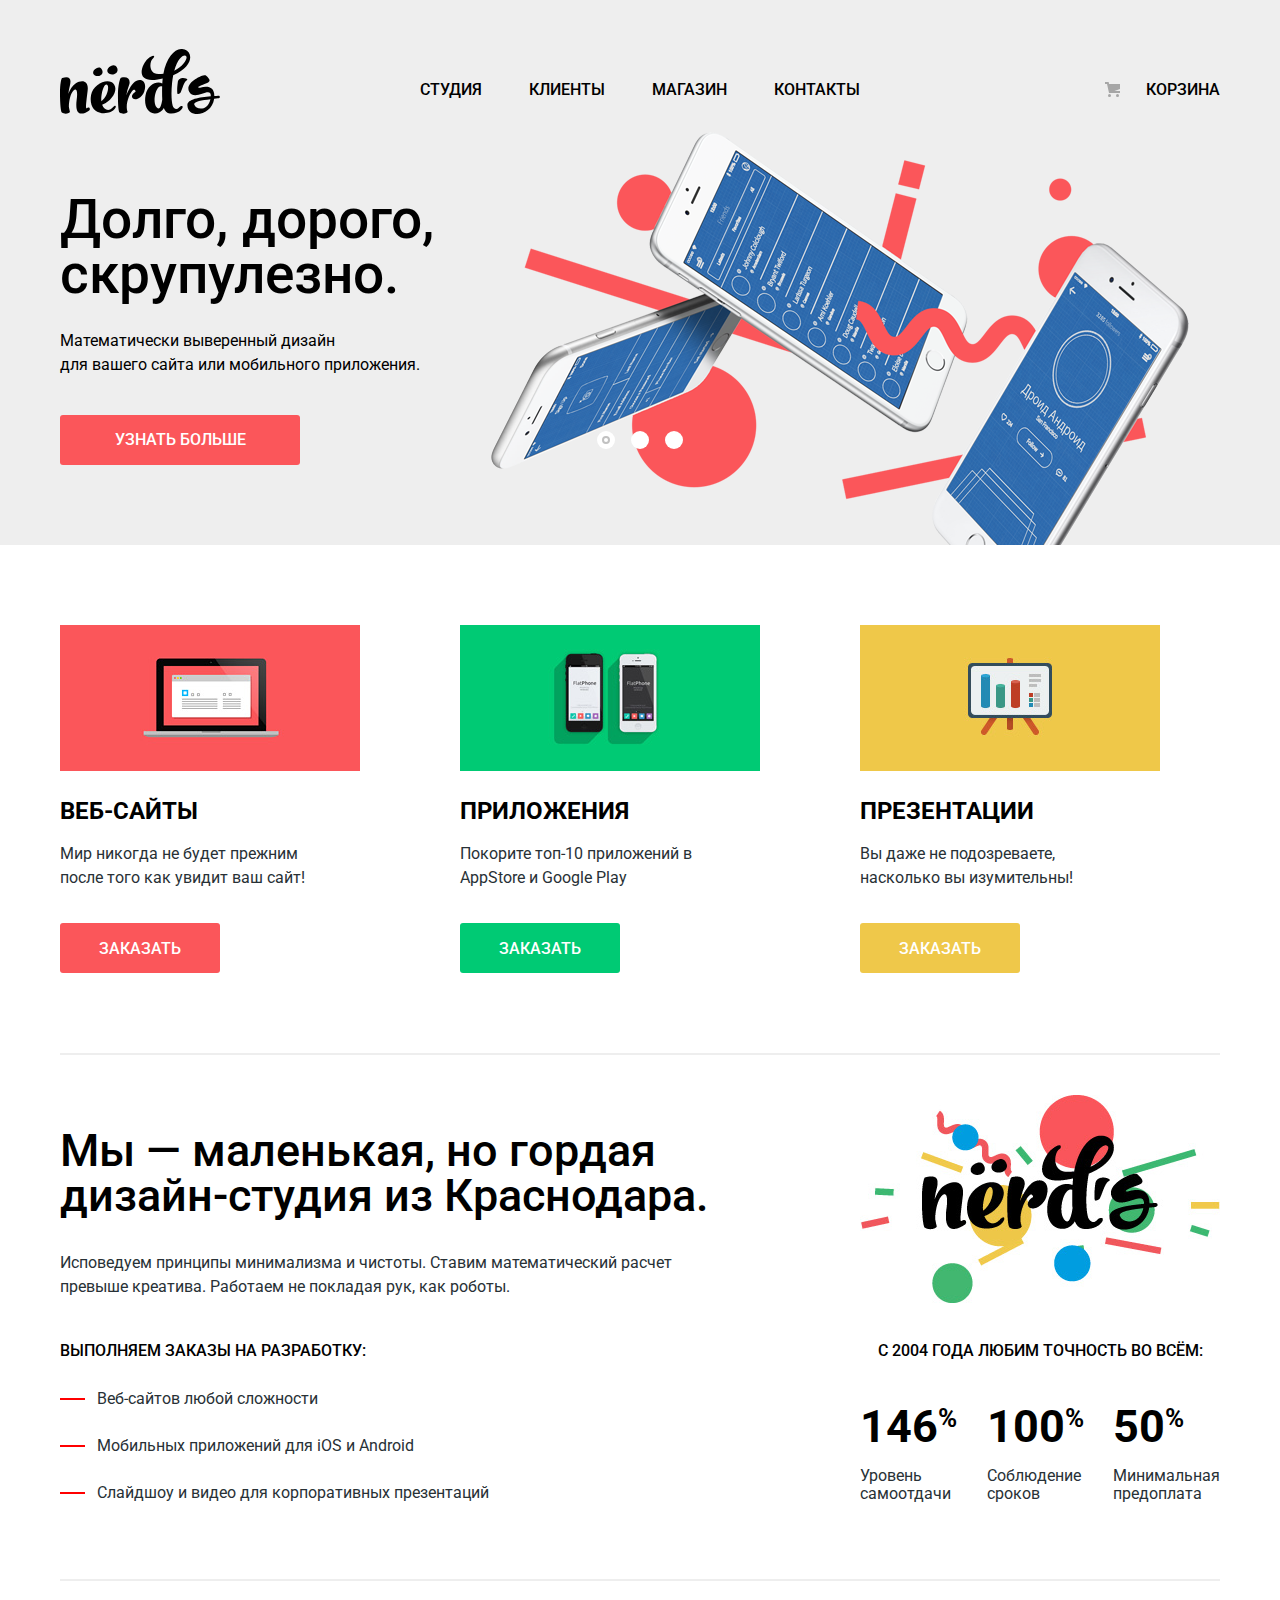
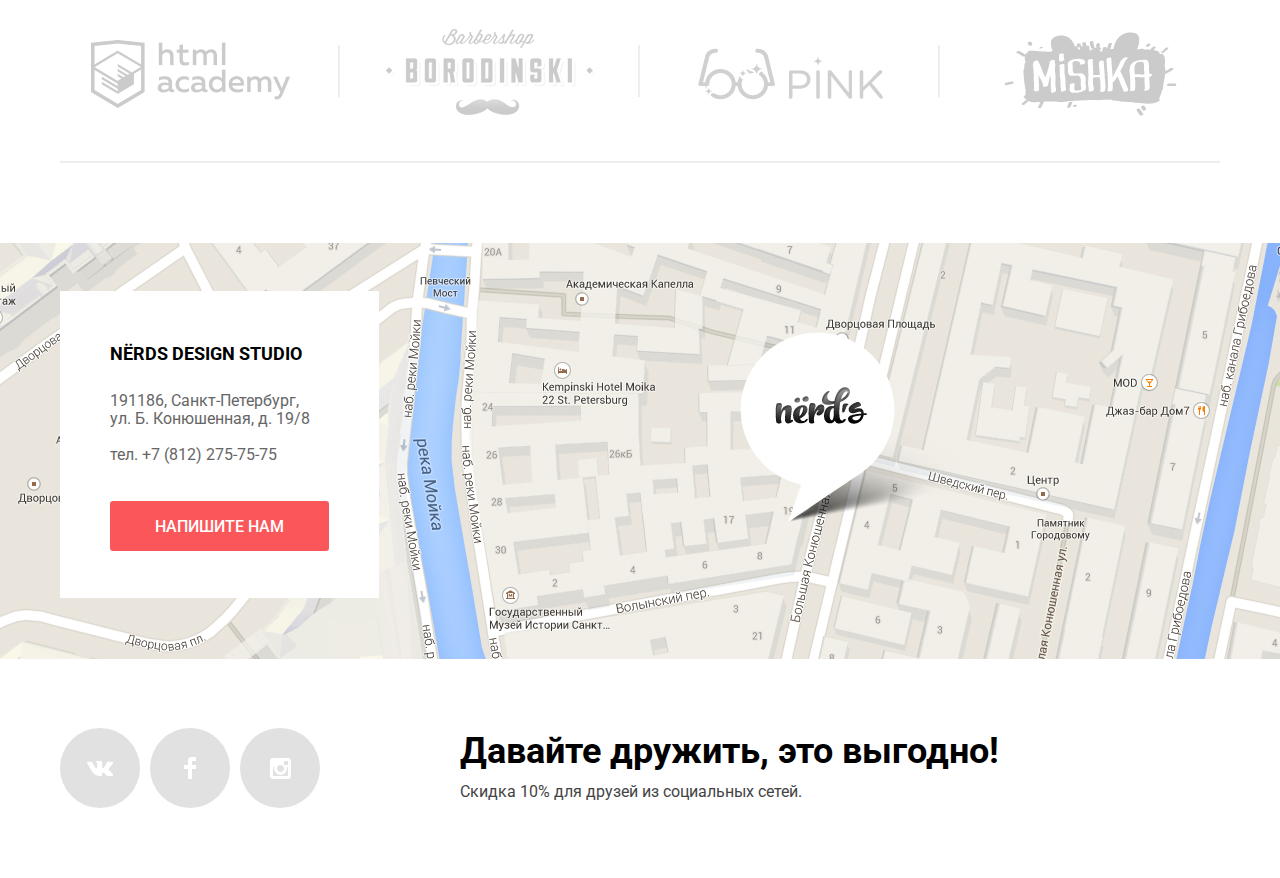
==== commit ea18d312: "Добавил интерактивную карту. Скорректировал работу в IE11" ====
--- a/index.html
+++ b/index.html
@@ -107,16 +107,15 @@
             </dl>
           </div>
         </section>
-        </div>
-        <div class="container-wrapper">
-          <section class="main-clients">
+      </div>
+      <div class="container-wrapper">
+        <section class="main-clients">
           <ul class="our-clients">
             <li class="clients-item">
               <a class="clients-link" href="https://htmlacademy.ru/intensive/htmlcss"><img src="img/logo-htmlacademy.png" alt="Сайт HTMLAcademy" width="199" height="68"></a>
             </li>
             <li class="clients-item">
-              <a class="clients-link" href="#"><img src="img/logo-borodinsky.png" alt="Сайт Барбершопа &laquo;Borodinski&raquo;"
-                  width="209" height="90"></a>
+              <a class="clients-link" href="#"><img src="img/logo-borodinsky.png" alt="Сайт Барбершопа &laquo;Borodinski&raquo;" width="209" height="90"></a>
             </li>
             <li class="clients-item">
               <a class="clients-link" href="#"><img src="img/logo-pink.png" alt="Сайт PiNK" width="185" height="52"></a>
@@ -129,12 +128,14 @@
       </div>
       <section class="map">
         <h2 class="visually-hidden">Как нас найти?</h2>
-        <div class="container-wrapper">
+        <iframe src="https://yandex.ru/map-widget/v1/-/CCcCzF5U" width="100%" height="416" frameborder="1"
+          allowfullscreen="true"></iframe>
+        <div class="map-wrapper">
           <section class="feedback">
             <h3>NЁRDS DESIGN STUDIO</h3>
             <address class="address">191186, Санкт-Петербург,
               ул.&nbsp;Б. Конюшенная, д. 19/8
-            
+      
               <a class="tel" href="tel:+78122757575">тел. +7 (812) 275-75-75</a>
             </address>
             <a class="feedback-button" href="#">Напишите нам</a>
--- a/css/styles.css
+++ b/css/styles.css
@@ -3,8 +3,8 @@
   padding: 0;
   min-width: 1200px;
   
+  font-size: 16px;
   font-family: "Roboto", Arial, sans-serif;
-  font-size: 16px;
   line-height: 30px;
   font-weight: 500;
   color: #000000;
@@ -24,13 +24,15 @@
 .container h1 {
   margin: 0;
   padding: 0;
+  padding-top: 79px;
+  padding-bottom: 107px;
   text-align: center;
+  
   font-style: normal;
   font-weight: 500;
   font-size: 55px;
   line-height: 55px;
-  padding-top: 79px;
-  padding-bottom: 107px;
+
   background-color: #eeeeee;
 }
 
@@ -72,14 +74,15 @@
   display: flex;
   justify-content: space-between;
   padding: 0 0;
+  padding-top: 49px;
+  padding-bottom: 0;
+
   font-size: 16px;
   line-height: 30px;
   color: #000000;
-  padding-top: 49px;
+
   background-color: #eeeeee;
-  padding-bottom: 0;
-}
-
+}
 
 .site-nav {
   display: flex;
@@ -87,18 +90,20 @@
   width: 440px;
   justify-content: space-between;
   padding: 0;
+  margin: 0;
+  margin-top:14px;
+
   list-style: none;
-  margin: 0;
-  margin-top:14px;
 }
 
 .site-nav a,
 .order-cart {
-  text-transform: uppercase;
-  display: block;
-  color: #000000;
+  display: block;
   padding: 12px 0px;
   padding-bottom: 4px;
+
+  text-transform: uppercase;
+  color: #000000;
 }
 
 .site-nav a.current {
@@ -126,16 +131,17 @@
   color: rgba(0, 0, 0, 0.3);
 }
 
-.main-logo:hover {
+.main-logo img:hover {
   opacity: 0.8;
 }
 
-.main-logo:active {
+.main-logo img:active {
   opacity: 0.3;
 }
 
 .slider {
   position: relative;
+
   background-color: #eeeeee;
 }
 
@@ -147,9 +153,10 @@
 
   width: 160px;
   height: 18px;
-
   text-align: center;
+
   font-size: 0;
+
   transform: translateX(-50%);
 }
 
@@ -186,7 +193,6 @@
   position: absolute;
   left: 50%;
   top: 50%;
-
   z-index: 2;
 
   width: 4px;
@@ -201,12 +207,12 @@
 .slider-list {
   margin: 0;
   padding: 0;
+
   list-style: none;
 }
 
 .slider-item {
   display: none;
-
   padding: 78px 0 80px 0;
 }
 
@@ -234,7 +240,6 @@
 
 .slider-item h3 {
   display: block;
-
   max-width: 600px;
   margin: 0;
   padding: 0;
@@ -245,7 +250,6 @@
   font-weight: 500;
 
   color: #000000;
-
 }
 
 .slider-item p {
@@ -300,6 +304,7 @@
   margin: 0;
   padding: 0;
   padding-bottom: 80px;
+
   list-style: none;
 }
 
@@ -314,6 +319,7 @@
   width: 300px;
   padding-top: 171px;
   margin-left: 100px;
+
   background: url("../img/illustration-2.jpeg") no-repeat 0 0;
 }
 
@@ -321,10 +327,11 @@
   width: 300px;
   padding-top: 171px;
   margin-left: 100px;
+
   background: url("../img/illustration-3.jpeg") no-repeat 0 0;
 }
 
-.case-items li h3 {
+.case-items h3 {
   margin: 0;
 
   text-transform: uppercase;
@@ -332,7 +339,7 @@
   font-size: 24px;
 }
 
-.case-items li p {
+.case-items p {
   width: 260px;
 
   font-style: normal;
@@ -348,6 +355,7 @@
 .case-items a {
   position: relative;
   z-index: 1;
+
   display: inline-block;
   box-sizing: border-box;
   width: 160px;
@@ -355,7 +363,6 @@
   text-align: center;
   padding-top: 17px;
   padding-bottom: 19px;
-  border-radius: 3px;
 
   text-transform: uppercase;
   font-size: 16px;
@@ -365,6 +372,7 @@
   
   color: #ffffff;
   background-color: #fb565a;
+  border-radius: 3px;
 }
 
 .item-apps a{
@@ -380,8 +388,9 @@
 }
 
 .case-items a:active {
+  color: rgba(255, 255, 255, 0.3);
+
   background-color: #c13135;
-  color: rgba(255, 255, 255, 0.3);
 }
 
 .case-items a:active::after {
@@ -402,8 +411,9 @@
 }
 
 .item-apps a:active{
+  color: rgba(255, 255, 255, 0.3);
+
   background-color: #009958;
-  color: rgba(255, 255, 255, 0.3);
 }
 
 .item-apps a:active:after{
@@ -415,8 +425,9 @@
 }
 
 .item-pres a:active {
+  color: rgba(255, 255, 255, 0.3);
+
   background-color: #ce961f;
-  color: rgba(255, 255, 255, 0.3);
 }
 
 .item-pres a:active:after {
@@ -425,71 +436,78 @@
 
 .about {
   display: flex;
-  justify-content: space-between;
   padding: 0;
   padding-top: 40px;
+  margin-bottom: 51px;
+
   border-top: 2px solid #eeeeee;
-  margin-bottom: 51px;
 }
 
 .about-us {
   width: 660px;
   margin-top: 33px;
+  margin-right: 140px;
 }
 
 .about-header {
   display: block;
+
   font-size: 45px;
   line-height: 45px;
   font-weight: 500;
 }
 
 .about-us p {
+  margin: 0;
+  padding-top: 33px;
+
   font-size: 16px;
   line-height: 24px;
   font-weight: normal;
   color: #283136;
-
-  margin: 0;
-  padding-top: 33px;
 }
 
 .orders-header-list {
   display: block; 
+  padding-top: 40px;
+
   text-transform: uppercase;
   font-size: 16px;
   line-height: 24px;
-  padding-top: 40px;
 }
 
 .orders-list {
+  padding: 0;
+  padding-left: 37px;
+  margin: 0;
+  margin-top: 24px;
+
+  font-size: 16px;
+  line-height: 24px;
+  font-weight: normal;
+  color: #283136;
+
   list-style: none;
-  font-size: 16px;
-  line-height: 24px;
-  color: #283136;
-  font-weight: normal;
-  padding: 0;
-  padding-left: 37px;
-  margin: 0;
-  margin-top: 24px;
 }
 
 
 .orders-list li {
   position: relative;
+
   margin-bottom: 23px;
 }
 
 .orders-list li::before {
   content: "";
   position: absolute;
+  top: 11px;
+  left: 0;
+
   width: 25px;
   height: 2px;
-  top: 11px;
-  left: 0;
+  margin-left: -37px;
+
   background-color: red;
-  margin-left: -37px;
-
 }
 
 .about-stats {
@@ -509,16 +527,17 @@
 
 .about-stats span {
   display: block;
+  text-align: center;
+  margin-top: 36px;
+
   text-transform: uppercase;
   font-size: 16px;
   line-height: 24px;
-  margin-top: 36px;
-
-  text-align: center;
 }
 
 .about-stats dl {
   display: flex;
+  width: 360px;
   margin: 0;
   margin-top: 41px;
 }
@@ -526,26 +545,34 @@
 .percent-case {
   display: flex;
   flex-direction: column;
+  width: 100%;
+  padding: 0;
+  margin: 0;
+  margin-right: 22px;
+}
+
+.percent-case:last-child {
+  margin-right: 0;
 }
 
 .percent-case dt {
   display: block;
+  margin: 0;
+  padding: 0;
   order: 2;
 
   font-size: 16px;
   line-height: 18px;
-  word-wrap: break-word;
-
+  font-weight: normal;
   color: #283136;
-  font-weight: normal;
 }
 
 .percent-case dd {
+  display: block;
+  margin: 0;
+  margin-bottom: 18px;
+  padding: 0;
   order: 1;
-  padding: 0;
-  margin: 0;
-  margin-bottom: 18px;
-  margin-right: 22px;
 
   font-size: 45px;
   line-height: 45px;
@@ -554,17 +581,18 @@
 
 .percent-case sup {
   top: -15px;
+
   font-size: 58%;
 }
 
 .our-clients {
+  display: flex;
+  flex-wrap: wrap;
   min-height: 180px;
-  display: flex;
-  flex-wrap: wrap;
-  margin: 0;
-  padding-left: 0;
+  margin: 0;
   margin-top: 51px;
   margin-bottom: 80px;
+  padding-left: 0;
 
   list-style: none;
   border-bottom: 2px solid #eeeeee;
@@ -576,6 +604,7 @@
   box-sizing: border-box;
   width: 280px;
   min-height: inherit;
+
   display: flex;
   align-items: center;
   justify-content: center;
@@ -608,131 +637,23 @@
   content: none;
 }
 
-.clients-item a {
+.clients-item img {
+  padding-top: 6px;
+
   opacity: 0.2;
-  padding-top: 6px;
-}
-
-.clients-item a:hover,
-.clients-item a:focus {
+}
+
+.clients-link img:hover,
+.clients-link img:focus {
   opacity: 1;
 }
 
-.clients-item a:active {
+.clients-link img:active {
   opacity: 0.1;
 }
 
 .clients-link img {
   vertical-align: middle;
-}
-
-.map {
-  width: 100%;
-  height: 416px;
-  background: url("../img/map.jpg") no-repeat 50% -152px;
-}
-
-.map .container-wrapper {
-  display: flex;
-  height: 100%;
-  justify-content: flex-start;
-  align-items: center;
-}
-
-.feedback {
-  box-sizing: border-box;
-  width: 319px;
-  padding: 0 50px;
-  padding-top: 48px;
-  background-color: white;
-}
-
-.feedback h3 {
-  margin: 0;
-  padding: 0;
-  font-size: 18px;
-  line-height: 30px;
-  font-weight: bold;
-}
-
-.feedback p {
-  max-width: 209px;
-
-
-  font-size: 16px;
-  line-height: 18px;
-  font-weight: normal;
-
-  color: #666666;
-}
-
-.address {
-  display: block;
-  margin: 23px 0;
-  margin-bottom: 37px;
-
-  font-size: 16px;
-  line-height: 18px;
-  font-style: normal;
-  font-weight: 400;
-
-  color: rgb(102, 102, 102);
-}
-
-.address .tel {
-  display: block;
-  margin-top: 18px;
-
-  color: rgb(102, 102, 102);
-}
-
-.feedback-button {
-  display: block;
-  position: relative;
-  z-index: 1;
-  display: inline-block;
-  box-sizing: border-box;
-  width: 219px;
-  height: 50px;
-  text-align: center;
-  padding-top: 17px;
-  padding-bottom: 18px;
-  border-radius: 3px;
-  border: none;
-  text-transform: uppercase;
-  font-size: 16px;
-  font-weight: 500;
-  line-height: 18px;
-  
-  cursor: pointer;
-  outline: none;
-  color: #ffffff;
-  background-color: #fb565a;
-
-  margin-bottom: 47px;
-}
-
-.feedback-button:hover,
-.feedback-button:focus {
-  background-color: #e74246;
-}
-
-.feedback-button:active {
-  background-color: #c13135;
-  color: rgba(255, 255, 255, 0.3);
-}
-
-.feedback-button:active::after {
-  content: "";
-  position: absolute;
-  z-index: -1;
-  top: 3px;
-  left: 0;
-  width: 219px;
-  height: 47px;
-  
-  background-color: #d7373b;
-  border-radius: 3px;
 }
 
 .catalog-columns {
@@ -745,10 +666,11 @@
 }
 
 .filter fieldset {
+  margin: 0;
+  padding: 0;
+  margin-bottom: 42px;
+
   border: none;
-  margin: 0;
-  padding: 0;
-  margin-bottom: 42px;
 }
 
 .range {
@@ -859,22 +781,22 @@
 }
 
 .filter-range legend {
+  margin: 0;
+  padding: 0;
+
   line-height: 18px;
-  margin: 0;
-  padding: 0;
 }
 
 .filter ul {
   padding: 0;
   margin: 0;
 
+  font-size: 16px;
+  line-height: 20px;
+  font-weight: normal;
+  color: #283136;
+
   list-style: none;
-  line-height: 20px;
-
-  font-size: 16px;
-  font-weight: normal;
-
-  color: #283136;
 }
 
 .filter-option {
@@ -903,13 +825,13 @@
  .filter-input-radio + label::before {
    content: "";
    position: absolute;
-
    left: -35px;
    top: -3px;
+
    width: 25px;
    height: 25px;
+   
    background: url("../img/radio-off.svg") 0 0 no-repeat;
-
    opacity: 0.4;
  }
 
@@ -920,53 +842,52 @@
  .filter-input-radio:checked + label::before {
   content: "";
   position: absolute;
-
   left: -35px;
   top: -3px;
+
   width: 25px;
   height: 25px;
+
   background: none;
   background: url("../img/radio-on.svg") 0 0 no-repeat;
-
   opacity: 0.4;
  }
 
 
  .filter-input-radio:checked + label:hover::before {
-   opacity: 1;
+  opacity: 1;
  } 
 
  .filter-input-checkbox + label::before {
   content: "";
   position: absolute;
-
   left: -35px;
   top: -3px;
+
   width: 26px;
   height: 23px;
+
   background: url("../img/checkbox-off.svg") 0 0 no-repeat;
-
   opacity: 0.4;
 }
 
 .filter-input-checkbox + label:hover::before {
- opacity: 1;
+  opacity: 1;
 }
 
 .filter-input-checkbox:checked + label::before {
- content: "";
- position: absolute;
-
- left: -35px;
- top: -3px;
- width: 26px;
- height: 23px;
- background: none;
- background: url("../img/checkbox-on.svg") 0 0 no-repeat;
-
- opacity: 0.4;
-}
-
+  content: "";
+  position: absolute;
+  left: -35px;
+  top: -3px;
+
+  width: 26px;
+  height: 23px;
+
+  background: none;
+  background: url("../img/checkbox-on.svg") 0 0 no-repeat;
+  opacity: 0.4;
+}
 
 .filter-input-checkbox:checked + label:hover::before,
 .filter-input-checkbox:checked + label:focus::before {
@@ -977,17 +898,15 @@
   opacity: 0.1;
 }
 
-
 .filter .button {
   position: relative;
   z-index: 1;
+
   width: 260px;
   height: 50px;
   margin-top: 4px;
   text-align: center;
   vertical-align: middle;
-  border-radius: 3px;
-  border: none;
 
   font: inherit;
   text-transform: uppercase;
@@ -999,35 +918,26 @@
   background-color: #eeeeee;
   color: #000000;
   outline: none;
-
+  border-radius: 3px;
+  border: none;
   cursor: pointer;
 }
 
 .filter .button:hover,
 .filter .button:focus {
   background-color: #dfdfdf;
-
   outline: none;
 }
 
-.filter .button:active::before {
-  content: "";
-  position: absolute;
-  z-index: -1;
-  top: 3px;
-  left: 0;
-  width: 260px;
-  height: 47px;
-  
+.filter .button:active {
+  color: rgba(0,0,0,0.3); 
+
   background-color: #d5d5d5;
-  border-radius: 3px;
-
-  outline: none;
-}
-
-.filter .button:active {
-  background-color: #bfbfbf;
-  color: rgba(0,0,0,0.3); 
+  box-shadow: 0 3px rgba(0, 0, 0, 0.1) inset;
+}
+
+.button > span {
+  position: relative;
 }
 
 .sort {
@@ -1041,7 +951,6 @@
   font-size: 18px;
   line-height: 18px;
   font-weight: bold;
-
   text-transform: uppercase;
 }
 
@@ -1062,10 +971,7 @@
   display: block;
   margin: 0;
   padding: 0;
-
   height: 16px;
-  background: none;
-  border: none;
 
   font-size: 14px;
   line-height: 18px;
@@ -1075,7 +981,8 @@
 
   cursor: pointer;
   outline: none;
-
+  background: none;
+  border: none;
   opacity: 0.3;
 }
 
@@ -1105,19 +1012,16 @@
 
 .dir-button {
   display: block;
-
   margin: 0;
   padding: 0;
   width: 11px;
   height: 10px;
   
+  font-size: 0;
+
+  cursor: pointer;
   border: none;
   outline: none;
-
-  font-size: 0;
-
-  cursor: pointer;
-
   opacity: 0.2;
 }
 
@@ -1148,10 +1052,11 @@
 .catalog-list {
   display: flex;
   justify-content: space-between;
+  flex-wrap: wrap;
   width: 760px;
   margin: 0;
   padding: 0;
-  flex-wrap: wrap;
+
   list-style: none;
 }
 
@@ -1161,6 +1066,7 @@
 
 .item-case {
   position: relative;
+
   text-align: center;
   width: 358px;
   margin: 0;
@@ -1212,11 +1118,12 @@
 }
 
 .item-descr h3 {
+  margin: 0;
+  margin-top: 29px;
+
   text-transform: uppercase;
   font-size: 18px;
   line-height: 30px;
-  margin: 0;
-  margin-top: 29px;
 }
 
 .item-descr .item-link {
@@ -1229,8 +1136,8 @@
   margin-left: auto;
   margin-right: auto;
   max-width: 250px;
-
   word-wrap: break-word;
+
   font-size: 16px;
   line-height: 18px;
   font-style: normal;
@@ -1242,6 +1149,9 @@
 .item-price {
   position: absolute;
   z-index: 1;
+  bottom: 43px;
+  left: 80px;
+
   display: inline-block;
   box-sizing: border-box;
   width: 200px;
@@ -1249,9 +1159,6 @@
   padding-top: 17px;
   padding-bottom: 19px;
   text-align: center;
-  border-radius: 3px;
-  bottom: 43px;
-  left: 80px;
 
   text-transform: uppercase;
   font-size: 16px;
@@ -1259,6 +1166,7 @@
   font-style: normal;
   line-height: 18px;
   
+  border-radius: 3px;
   background-color: #fb565a;
   color: #ffffff;
 }
@@ -1277,6 +1185,7 @@
   z-index: -1;
   top: 3px;
   left: 0;
+  
   width: 200px;
   height: 47px;
   
@@ -1307,18 +1216,19 @@
 }
 
 .pagination-item a {
-  display: block;
   position: relative;
   z-index: 1;
+
+  display: block;
   padding: 16px 21px;
-  border-radius: 3px;
 
   line-height: 18px;
-  
   color: black;
   text-decoration: none;
   text-transform: uppercase;
+
   background-color: #eeeeee;
+  border-radius: 3px;
 }
 
 .pagination-item a:hover {
@@ -1326,43 +1236,177 @@
 }
 
 .pagination-item a:active {
+  color: rgba(0, 0, 0, 0.3);
+
   background-color: #bfbfbf;
-  color: rgba(0, 0, 0, 0.3)
 }
 
 .pagination-item a:active::before {
   content: "";
   position: absolute;
   z-index: -1;
-  background-color: #d5d5d5;
+  top: 3px;
+  left: 0;
 
   width: 100%;
   height: 47px;
+
+  background-color: #d5d5d5;
+  border-radius: 3px;
+}
+
+.pagination-item-current a {
+  padding: 13px 18px;
+
+  background: none;
+  border: 3px solid #eeeeee;
+}
+
+.pagination-item-current a:hover {
+  color: inherit;
+
+  background-color: white;
+}
+
+.pagination-item-current a:active {
+  background-color: white;
+}
+
+.pagination-item-current a:active::before {
+  content: "";
+
+  width: 0;
+  height: 0;
+
+  background-color: white;
+}
+
+.map {
+  position: relative;
+  width: 100%;
+  height: 416px;
+
+  background: url("../img/map.jpg") no-repeat 50% -152px;
+}
+
+.map iframe {
+  position: relative;
+  border: none;
+}
+
+.map-wrapper {
+  position: absolute;
+  top: 0;
+  left: 0;
+  right: 0;
+
+  width: 1160px;
+  height: 416px;
+  margin: auto;
+  padding: 0 20px;
+}
+
+.feedback {
+  position: absolute;
+  top: 48px;
+
+  box-sizing: border-box;
+  width: 319px;
+  height: 307px;
+  padding: 0 50px;
+  padding-top: 48px;
+
+  background-color: white;
+}
+
+.feedback h3 {
+  margin: 0;
+  padding: 0;
+
+  font-size: 18px;
+  line-height: 30px;
+  font-weight: bold;
+}
+
+.feedback p {
+  max-width: 209px;
+
+  font-size: 16px;
+  line-height: 18px;
+  font-weight: normal;
+
+  color: #666666;
+}
+
+.address {
+  display: block;
+  margin: 23px 0;
+  margin-bottom: 37px;
+
+  font-size: 16px;
+  line-height: 18px;
+  font-style: normal;
+  font-weight: 400;
+
+  color: rgb(102, 102, 102);
+}
+
+.address .tel {
+  display: block;
+  margin-top: 18px;
+
+  color: rgb(102, 102, 102);
+}
+
+.feedback-button {
+  position: relative;
+  z-index: 1;
+
+  display: inline-block;
+  box-sizing: border-box;
+  width: 219px;
+  height: 50px;
+  padding-top: 17px;
+  padding-bottom: 18px;
+  margin-bottom: 47px;
+  text-align: center;
+
+  text-transform: uppercase;
+  font-size: 16px;
+  font-weight: 500;
+  line-height: 18px;
+  
+  color: #ffffff;
+  background-color: #fb565a;
+
+  outline: none;
+  border-radius: 3px;
+  border: none;
+  cursor: pointer;
+}
+
+.feedback-button:hover,
+.feedback-button:focus {
+  background-color: #e74246;
+}
+
+.feedback-button:active {
+  background-color: #c13135;
+  color: rgba(255, 255, 255, 0.3);
+}
+
+.feedback-button:active::after {
+  content: "";
+  position: absolute;
+  z-index: -1;
   top: 3px;
   left: 0;
 
+  width: 219px;
+  height: 47px;
+  
+  background-color: #d7373b;
   border-radius: 3px;
-}
-
-.pagination-item-current a {
-  background: none;
-  border: 3px solid #eeeeee;
-  padding: 13px 18px;
-}
-
-.pagination-item-current a:hover {
-  background-color: white;
-}
-
-.pagination-item-current a:active {
-  background-color: white;
-}
-
-.pagination-item-current a:active::before {
-  content: "";
-  width: 0;
-  height: 0;
-  background-color: white;
 }
 
 .main-footer {
@@ -1379,11 +1423,12 @@
 
 .social-btns {
   display: flex;
+  justify-content: space-between;
   margin: 0;
   padding: 0;
   width: 260px;
+
   list-style: none;
-  justify-content: space-between;
 }
 
 .social-button {
@@ -1393,9 +1438,9 @@
 
   width: 80px;
   height: 80px;
+
+  background-color: #e1e1e1;
   border-radius: 50%;
-
-  background-color: #e1e1e1;
 }
 
 .social-button:hover {
@@ -1411,26 +1456,28 @@
 }
 
 .footer-sale {
+  align-self: center;
   width: 560px;
   margin-left: 140px;
-  align-self: center;
 }
 
 .footer-sale b {
+  padding: 0;
+  margin: 0;
+
   font-weight: bold;
   font-size: 36px;
   line-height: 36px;
-  padding: 0;
-  margin: 0;
 }
 
 .footer-sale p {
+  margin: 0;
+  margin-top: 8px;
+  padding: 0;
+
   font-size: 16px;
   font-weight: normal;
   line-height: 22px;
-  margin: 0;
-  margin-top: 8px;
-  padding: 0;
   color: #444444;
 }
 
@@ -1439,6 +1486,7 @@
   z-index: 200;
 
   color: #000000;
+
   background-color: #ffffff;
   box-shadow: 0 20px 40px rgba(0, 0, 0, 0.75);
 }
@@ -1473,9 +1521,9 @@
 }
 
 .form-item {
+  margin: 0;
+  margin-bottom: 35px;
   width: 360px;
-  margin: 0;
-  margin-bottom: 35px;
 }
 
 .form-item label {
@@ -1490,8 +1538,7 @@
 .form-item input {
   box-sizing: border-box;
   width: 360px;
-  border: solid 2px #d7dcde;
-  border-radius: 2px;
+
   padding: 0;
   margin: 0;
   padding-left: 14px;
@@ -1503,13 +1550,25 @@
   line-height: 18px;
   font-weight: normal;
   color: rgba(0, 0, 0, 0.5);
+
+  border: solid 2px #d7dcde;
+  border-radius: 2px;
 }
 
 .form-item input::-webkit-input-placeholder,
-.form-item textarea::-webkit-input-placeholder
-  {
-    color: rgba(0, 0, 0, 0.5); 
-  }
+.form-item textarea::-webkit-input-placeholder {
+  color: rgba(0, 0, 0, 0.5); 
+}
+
+.form-item input::-moz-placeholder,
+.form-item textarea::-moz-placeholder {
+  color: rgba(0, 0, 0, 0.5); 
+}
+
+.form-item input:-ms-input-placeholder,
+.form-item textarea:-ms-input-placeholder {
+  color: rgba(0, 0, 0, 0.5); 
+}
 
 .form-item.usertext {
   width: 760px;
@@ -1519,20 +1578,20 @@
   box-sizing: border-box;
   width: 760px;
   height: 118px;
-  border: solid 2px #d7dcde;
-  border-radius: 2px;
+
   padding: 0;
   margin: 0;
   padding-left: 14px;
   padding-right: 14px;
   padding-top: 14px;
   padding-bottom: 14px;
-
   resize: none;
   
   line-height: 18px;
-
   color: rgba(0, 0, 0, 0.5);
+
+  border: solid 2px #d7dcde;
+  border-radius: 2px;
 }
 
 .form-item input:hover,
@@ -1542,33 +1601,68 @@
 
 .form-item input:focus,
 .form-item textarea:focus {
+  color: #000000;
+
   border-color: #000000;
   outline: none;
-  color: #000000;
 }
 
 .form-item input:invalid,
 .form-item textarea:invalid {
+  color: #fb565a;
+
   border-color: #e74246;
+}
+
+.form-item input:focus::-webkit-input-placeholder,
+.form-item textarea:focus::-webkit-input-placeholder {
+  color: rgba(0, 0, 0); 
+}
+
+.form-item input:focus::-moz-placeholder,
+.form-item textarea:focus::-moz-placeholder {
+  color: rgba(0, 0, 0); 
+}
+
+.form-item input:focus:-ms-input-placeholder,
+.form-item textarea:focus:-ms-input-placeholder {
+  color: rgba(0, 0, 0); 
+}
+
+.form-item input:invalid::-webkit-input-placeholder,
+.form-item textarea:invalid::-webkit-input-placeholder {
   color: #fb565a;
 }
 
-.form-item input:focus::-webkit-input-placeholder,
-.form-item textarea:focus::-webkit-input-placeholder
-{
-  color: rgba(0, 0, 0); 
-}
-
-.form-item input:invalid::-webkit-input-placeholder,
-.form-item textarea:invalid::-webkit-input-placeholder
-{
+.form-item input:invalid::-moz-placeholder,
+.form-item textarea:invalid::-moz-placeholder {
+  color: #fb565a;
+}
+
+.form-item input:invalid:-ms-input-placeholder,
+.form-item textarea:invalid:-ms-input-placeholder {
   color: #fb565a;
 }
 
 input.invalid-input::-webkit-input-placeholder,
 textarea.invalid-input::-webkit-input-placeholder {
+  color: #fb565a;
+
   border-color: #e74246;
+}
+
+input.invalid-input::-moz-placeholder,
+textarea.invalid-input::-moz-placeholder {
   color: #fb565a;
+
+  border-color: #e74246;
+}
+
+input.invalid-input:-ms-input-placeholder,
+textarea.invalid-input:-ms-input-placeholder {
+  color: #fb565a;
+
+  border-color: #e74246;
 }
 
 input.invalid-input,
@@ -1588,12 +1682,11 @@
   text-transform: uppercase;
   text-decoration: none;
   text-align: center;
-
   color: #ffffff;
+
   background-color: #fb565a;
   border-radius: 3px;
   border: none;
-
   cursor: pointer;
   outline: none;
 }
@@ -1622,9 +1715,7 @@
 
   background: url("../img/close-cross.svg") no-repeat 0 0;
   opacity: 0.3; 
-
   border: none;
-
   cursor: pointer;
   outline: none;
 }
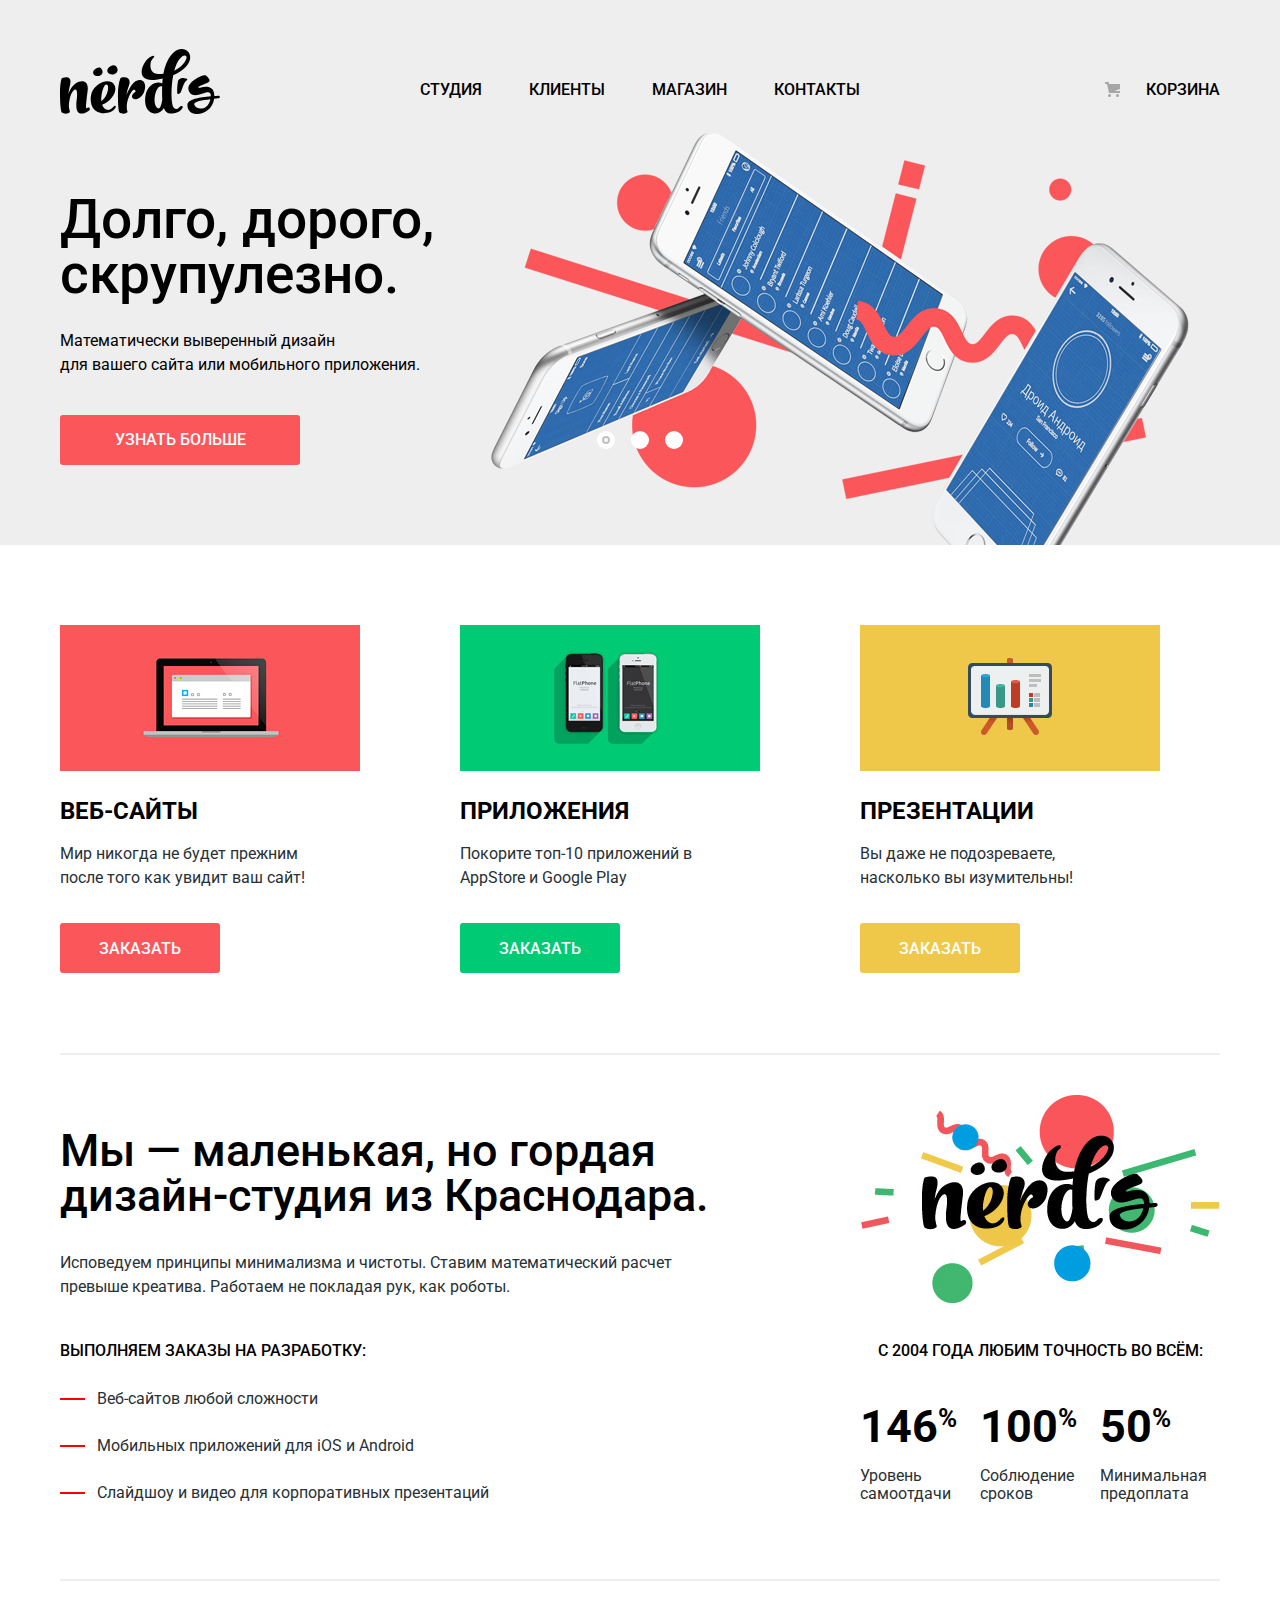
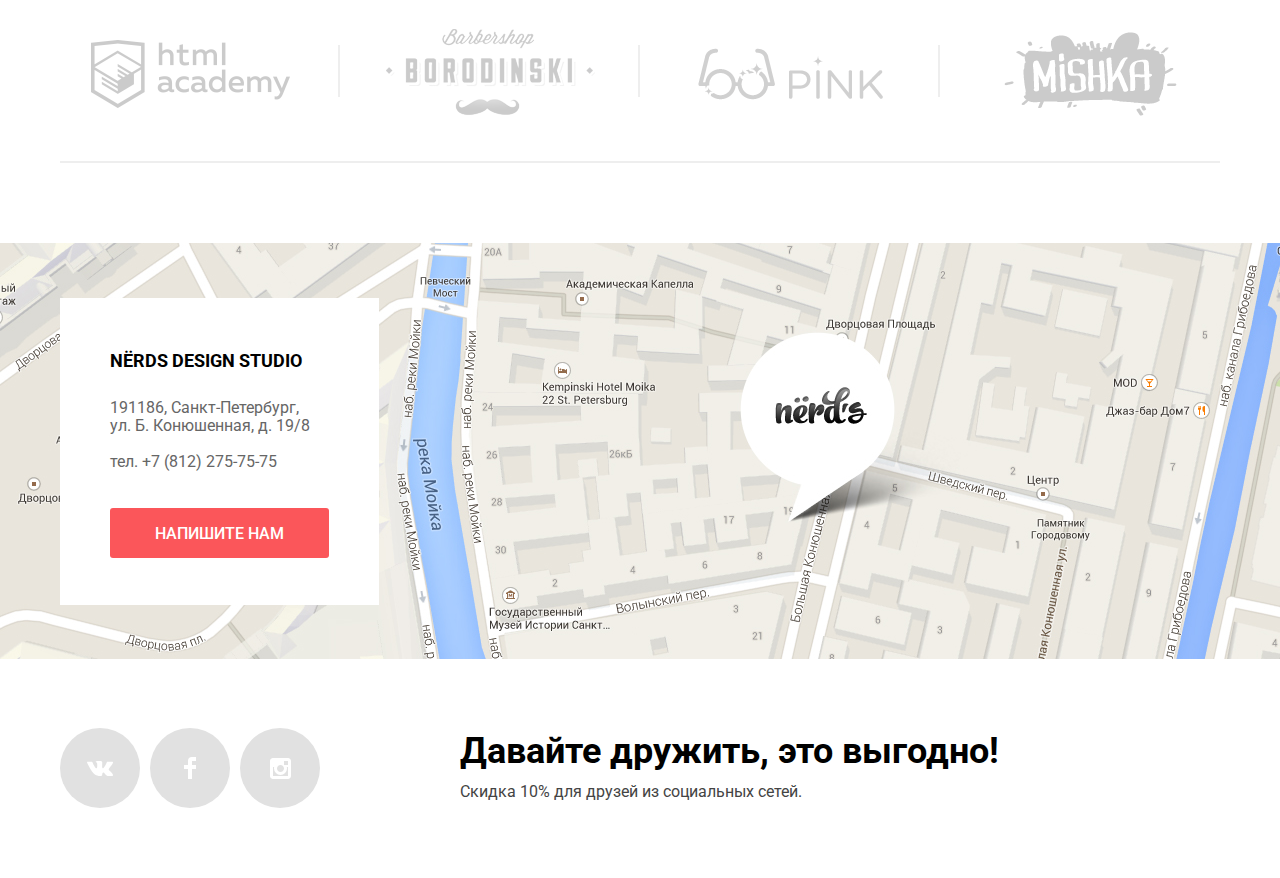
==== commit fb178131: "Исправлены ошибки, на которые ругался валидатор" ====
--- a/index.html
+++ b/index.html
@@ -11,43 +11,47 @@
     <header class="main-header">
       <div class="container-wrapper">
       <nav class="main-nav">
-        <a class="main-logo" href="#"><img src="img/nerds-logo.svg" width="160" height="65" alt="Логотип Нёрдс"></a>  
+        <a class="main-logo"><img src="img/nerds-logo.svg" width="160" height="65" alt="Логотип Нёрдс"></a>  
         <ul class="site-nav">
           <li><a href="studio.html">Студия</a></li>
           <li><a href="clients.html">Клиенты</a></li>
           <li><a href="catalog.html">Магазин</a></li>
           <li><a href="contacts.html">Контакты</a></li>
         </ul>
-          <a href="cart.html" class="order-cart">Корзина</a>
+        <a href="cart.html" class="order-cart">Корзина</a>
       </nav>      
       </div>
     </header>
     <main class="container">
+      <h1 class="visually-hidden">Дизайн-студия "Нёрдс"</h1>
       <section class="slider">
         <div class="container-wrapper">
           <h2 class="visually-hidden">Преимущества</h2>
+          <input class="slide-1 visually-hidden" type="radio" id="product-1" name="toggle" checked>
+          <input class="slide-2 visually-hidden" type="radio" id="product-2" name="toggle">
+          <input class="slide-3 visually-hidden" type="radio" id="product-3" name="toggle">
           <div class="slider-controls">
-            <i class="active"></i>
-            <i></i>
-            <i></i>
+            <label class="slider-controls-item slider-controls-item-1" for="product-1">1</label>
+            <label class="slider-controls-item slider-controls-item-2" for="product-2">2</label>
+            <label class="slider-controls-item slider-controls-item-3" for="product-3">3</label>
           </div>
-        <ul class="slider-list">
-          <li class="slider-item">
-            <h3>Долго, дорого, скрупулезно.</h3>
-            <p>Математически выверенный дизайн для&nbsp;вашего&nbsp;сайта&nbsp;или мобильного приложения.</p>
-            <a class="slider-item-button" href="#">Узнать больше</a>
-          </li>
-          <li class="slider-item">
-            <h3>Любим математику как никто другой</h3>
-            <p>Никакого креатива, только математические формулы для расчета идеальных пропорций.</p>
-            <a class="slider-item-button" href="#">Узнать больше</a>
-          </li>
-          <li class="slider-item">
-            <h3>Только ночь, только&nbsp;хардкор</h3>
-            <p>Работать днем, как все? Мы против этого. Ближе&nbsp;к&nbsp;полуночи работа только начинается.</p>
-            <a class="slider-item-button" href="#">Узнать больше</a>
-          </li>
-        </ul>
+          <ul class="slider-list">
+            <li class="slider-item">
+              <h3>Долго, дорого, скрупулезно.</h3>
+              <p>Математически выверенный дизайн для&nbsp;вашего&nbsp;сайта&nbsp;или мобильного приложения.</p>
+              <a class="slider-item-button" href="#">Узнать больше</a>
+            </li>
+            <li class="slider-item">
+              <h3>Любим математику как никто другой</h3>
+              <p>Никакого креатива, только математические формулы для расчета идеальных пропорций.</p>
+              <a class="slider-item-button" href="#">Узнать больше</a>
+            </li>
+            <li class="slider-item">
+              <h3>Только ночь, только&nbsp;хардкор</h3>
+              <p>Работать днем, как все? Мы против этого. Ближе&nbsp;к&nbsp;полуночи работа только начинается.</p>
+              <a class="slider-item-button" href="#">Узнать больше</a>
+            </li>
+          </ul>
         </div>
       </section>
       <div class="container-wrapper">
@@ -76,13 +80,13 @@
         <section class="about">
           <h2 class="visually-hidden">О нас</h2>
           <div class="about-us">
-            <span class="about-header">Мы — маленькая, но гордая дизайн-студия из Краснодара. </span>
+            <b class="about-header">Мы — маленькая, но гордая дизайн-студия из Краснодара. </b>
             <p>Исповедуем принципы минимализма и чистоты. Ставим математический расчет превыше креатива. Работаем не покладая
               рук, как роботы.</p>
             <span class="orders-header-list">Выполняем заказы на разработку:</span>
             <ul class="orders-list">
               <li>Веб-сайтов любой сложности</li>
-              <li> Мобильных приложений для iOS и Android</li>
+              <li>Мобильных приложений для iOS и Android</li>
               <li>Слайдшоу и видео для корпоративных презентаций</li>
             </ul>
           </div>
@@ -110,6 +114,7 @@
       </div>
       <div class="container-wrapper">
         <section class="main-clients">
+          <h2 class="visually-hidden">Наши клиенты</h2>
           <ul class="our-clients">
             <li class="clients-item">
               <a class="clients-link" href="https://htmlacademy.ru/intensive/htmlcss"><img src="img/logo-htmlacademy.png" alt="Сайт HTMLAcademy" width="199" height="68"></a>
@@ -128,8 +133,6 @@
       </div>
       <section class="map">
         <h2 class="visually-hidden">Как нас найти?</h2>
-        <iframe src="https://yandex.ru/map-widget/v1/-/CCcCzF5U" width="100%" height="416" frameborder="1"
-          allowfullscreen="true"></iframe>
         <div class="map-wrapper">
           <section class="feedback">
             <h3>NЁRDS DESIGN STUDIO</h3>
@@ -138,9 +141,10 @@
       
               <a class="tel" href="tel:+78122757575">тел. +7 (812) 275-75-75</a>
             </address>
-            <a class="feedback-button" href="#">Напишите нам</a>
+            <a class="feedback-button" href="feedback.html">Напишите нам</a>
           </section>
         </div>
+        <iframe src="https://yandex.ru/map-widget/v1/-/CCcCzF5U"></iframe>
       </section>
     </main>
     <footer class="main-footer">
--- a/css/styles.css
+++ b/css/styles.css
@@ -160,47 +160,32 @@
   transform: translateX(-50%);
 }
 
-.slider-controls i {
+.slider-controls label {
   position: relative;
-
+  
   display: inline-block;
+  vertical-align: middle;
   width: 18px;
   height: 18px;
   padding: 8px;
-
+  
   border-radius: 50%;
   cursor: pointer;
 }
 
-.slider-controls i:after {
+.slider-controls label::after {
   content: "";
-
+  
   position: absolute;
   top: 8px;
   left: 8px;
   z-index: 1;
-
+  
   width: 18px;
   height: 18px;
-
+  
   background: #ffffff;
-  border-radius: 50%;
-}
-
-.slider-controls .active::before {
-  content: "";
-
-  position: absolute;
-  left: 50%;
-  top: 50%;
-  z-index: 2;
-
-  width: 4px;
-  height: 4px;
-  margin: -4px;
-
-  background-color: #ffffff;
-  border: 2px solid #c1c1c1;
+  
   border-radius: 50%;
 }
 
@@ -214,10 +199,6 @@
 .slider-item {
   display: none;
   padding: 78px 0 80px 0;
-}
-
-.slider-item:nth-child(1) {
-  display: block;
 }
 
 .slider-item:nth-child(1) {
@@ -236,6 +217,34 @@
   background-image: url("../img/slide3.png");
   background-repeat: no-repeat;
   background-position: 100% 0;
+}
+
+.slide-1:checked ~ .slider-list .slider-item:nth-child(1) {
+  display: block;
+}
+
+.slide-2:checked ~ .slider-list .slider-item:nth-child(2) {
+  display: block;
+}
+
+.slide-3:checked ~ .slider-list .slider-item:nth-child(3) {
+  display: block;
+}
+
+.slide-1:checked ~ .slider-controls .slider-controls-item-1::before,
+.slide-2:checked ~ .slider-controls .slider-controls-item-2::before,
+.slide-3:checked ~ .slider-controls .slider-controls-item-3::before {
+  content: "";
+  position: absolute;
+  left: 50%;
+  top: 50%;
+  z-index: 2;
+  width: 4px;
+  height: 4px;
+  margin: -4px;
+  background-color: inherit;
+  border: 2px solid #c1c1c1;
+  border-radius: 50%;
 }
 
 .slider-item h3 {
@@ -357,6 +366,7 @@
   z-index: 1;
 
   display: inline-block;
+  vertical-align: middle;
   box-sizing: border-box;
   width: 160px;
   height: 50px;
@@ -548,7 +558,6 @@
   width: 100%;
   padding: 0;
   margin: 0;
-  margin-right: 22px;
 }
 
 .percent-case:last-child {
@@ -702,13 +711,8 @@
   background: #d7dcde;
 }
 
-.bar {
-  margin-left: 20%; 
-  width: 70%
-}
-
 .range-controls .bar {
-  width: 30%;
+  width: 70%;
   height: 2px;
 
   background: #00ca74;
@@ -732,11 +736,11 @@
 }
 
 .range-controls .toggle-min {
-  left: 50px;
+  left: 18px;
 }
 
 .range-controls .toggle-max {
-  left: 110px;
+  left: 160px;
 }
 
 .price-controls {
@@ -745,6 +749,7 @@
 
 .price-controls label {
   display: inline-block;
+  vertical-align: middle;
   width: 50%;
 
   font-size: 16px;
@@ -752,7 +757,9 @@
 }
 
 .price-controls input {
-  width: 60px;
+  box-sizing: border-box;
+  width: 80px;
+  height: 38px;;
   padding: 8px 10px;
   margin-left: 10px;
   
@@ -819,7 +826,10 @@
    display: block;
 
    cursor: pointer;
-   user-select: none;
+ }
+
+ .filter-option label:active {
+   outline: none;
  }
 
  .filter-input-radio + label::before {
@@ -839,7 +849,11 @@
   opacity: 1;
 }
 
- .filter-input-radio:checked + label::before {
+.filter-input-radio + label:active::before {
+  outline: none;
+}
+
+ .filter-input-radio:checked + label::before  {
   content: "";
   position: absolute;
   left: -35px;
@@ -857,6 +871,10 @@
  .filter-input-radio:checked + label:hover::before {
   opacity: 1;
  } 
+
+ .filter-input-radio:checked + label:active::before {
+  outline: none;
+}
 
  .filter-input-checkbox + label::before {
   content: "";
@@ -965,6 +983,10 @@
   display: flex;
   justify-content: space-between;
   width: 270px;
+  padding: 0;
+  margin: 0;
+
+  list-style: none;
 }
 
 .sort-button {
@@ -1006,8 +1028,11 @@
   display: flex;
   justify-content: space-between;
   align-items: center;
-
   width: 40px;
+  padding: 0;
+  margin: 0;
+
+  list-style: none;
 }
 
 .dir-button {
@@ -1153,6 +1178,7 @@
   left: 80px;
 
   display: inline-block;
+  vertical-align: middle;
   box-sizing: border-box;
   width: 200px;
   height: 50px;
@@ -1291,6 +1317,8 @@
 
 .map iframe {
   position: relative;
+  width: 100%;
+  height: 416px;
   border: none;
 }
 
@@ -1308,7 +1336,8 @@
 
 .feedback {
   position: absolute;
-  top: 48px;
+  top: 55px;
+  z-index: 1;
 
   box-sizing: border-box;
   width: 319px;
@@ -1363,6 +1392,7 @@
   z-index: 1;
 
   display: inline-block;
+  vertical-align: middle;
   box-sizing: border-box;
   width: 219px;
   height: 50px;
@@ -1449,6 +1479,7 @@
 
 .social-button:active {
   background-color: #d7373b;
+  box-shadow: 0 3px rgba(0, 0, 0, 0.1) inset;
 }
 
 .social-button:active path {
@@ -1493,7 +1524,7 @@
 
 .modal-write {
   box-sizing: border-box;
-  bottom: 180px;
+  bottom: 15%;
   left: 50%;
 
   width: 960px;
